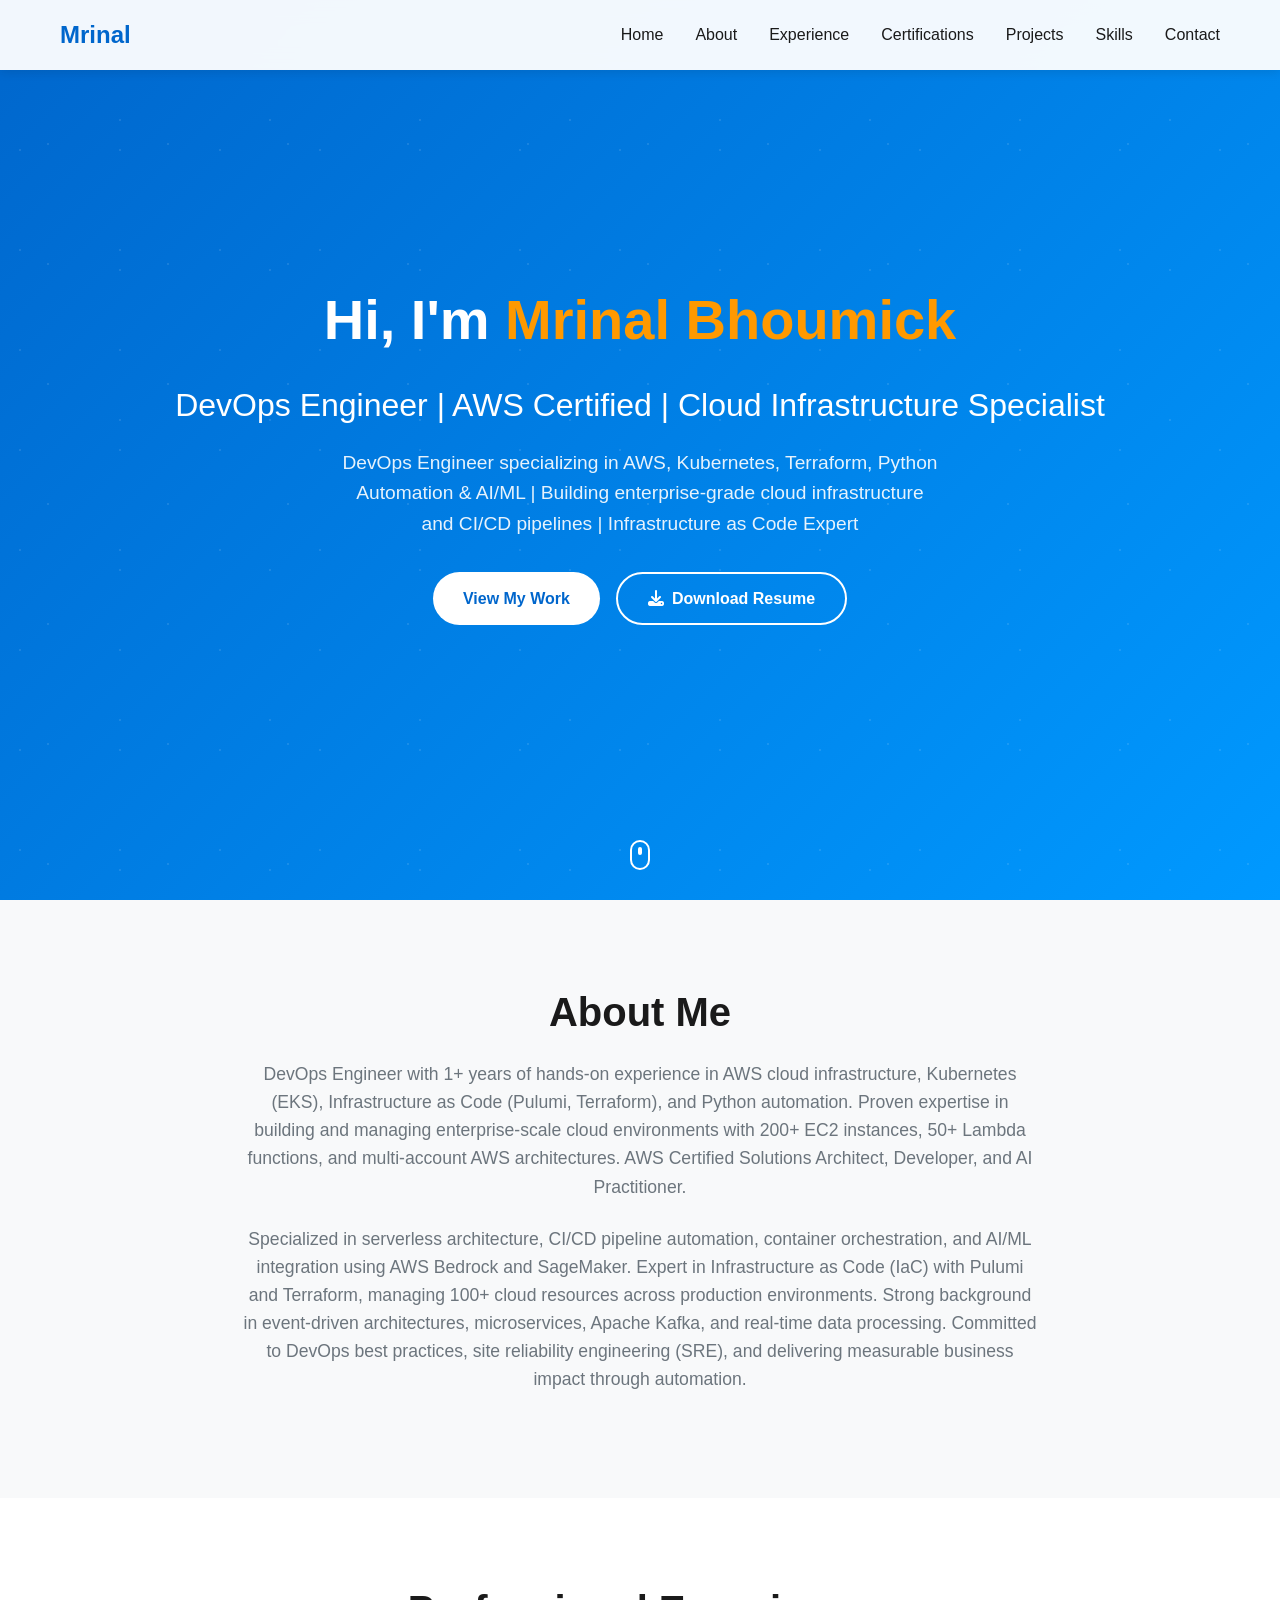
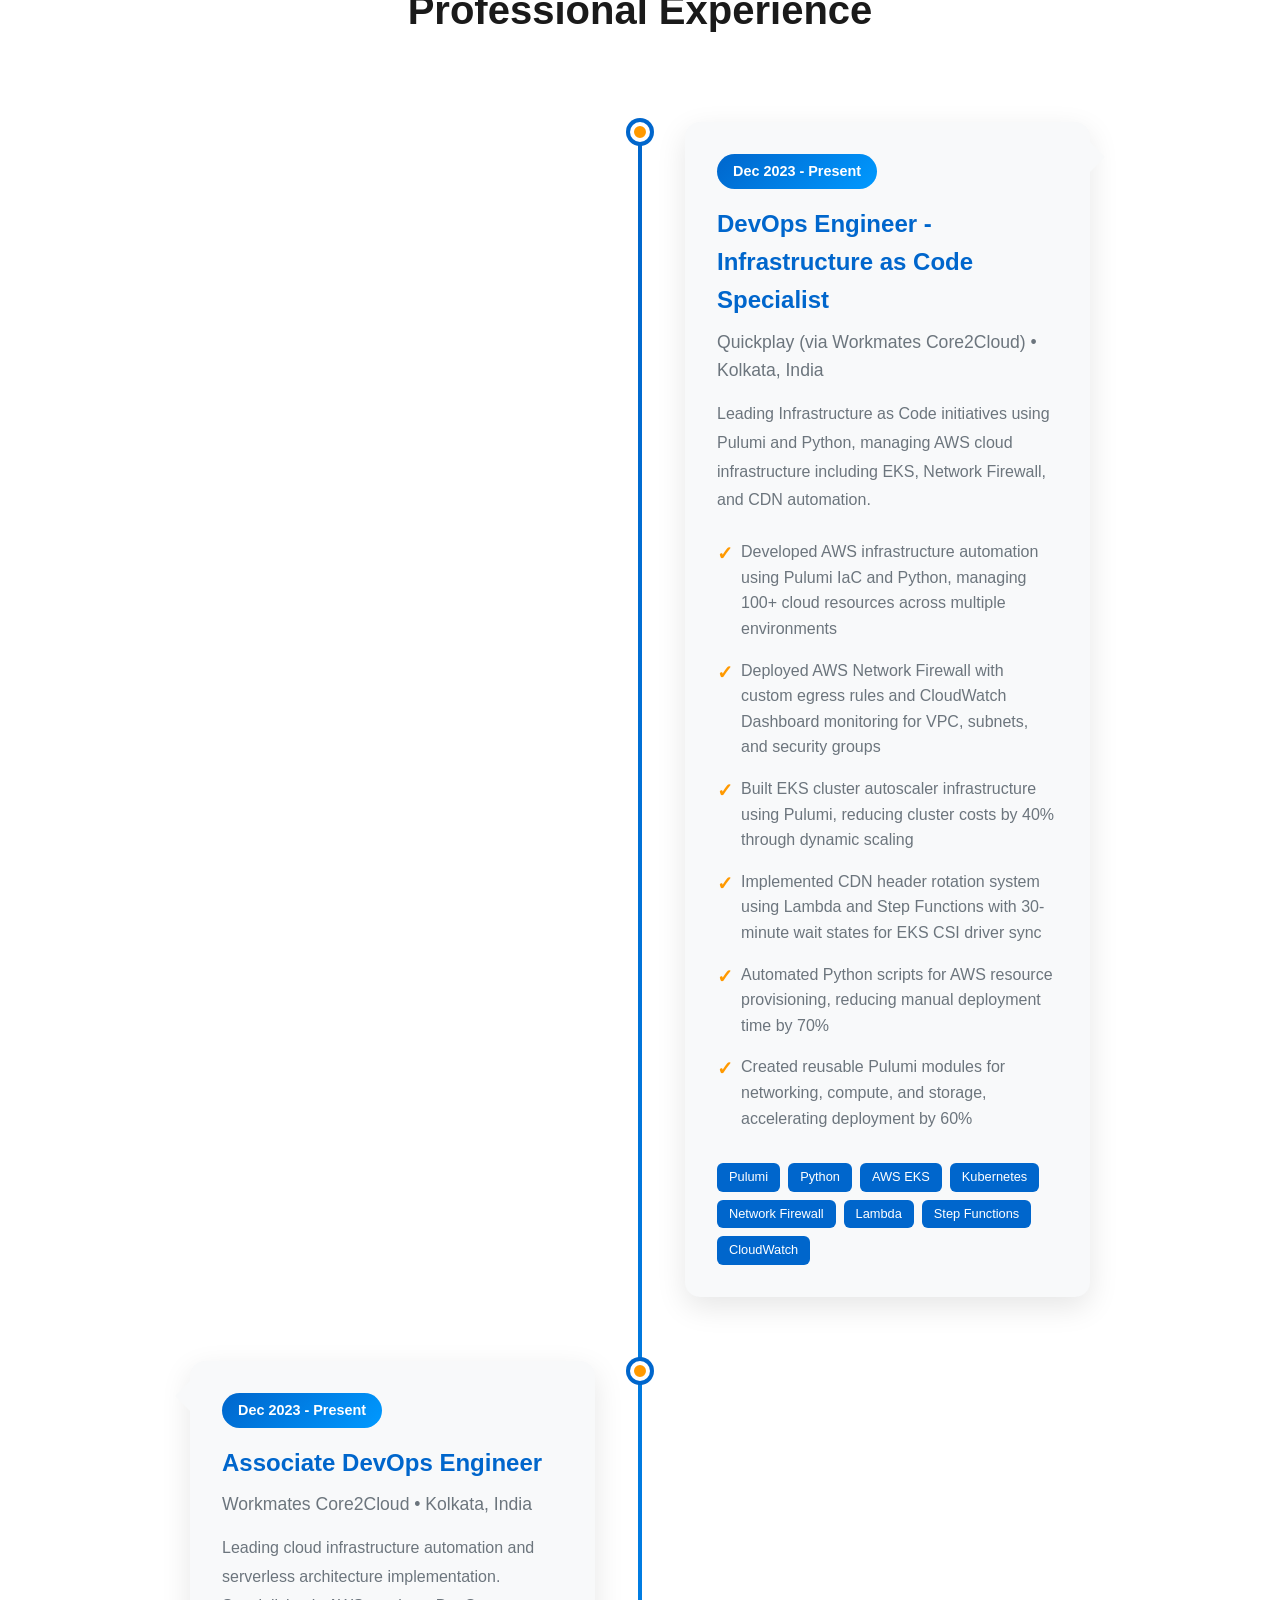
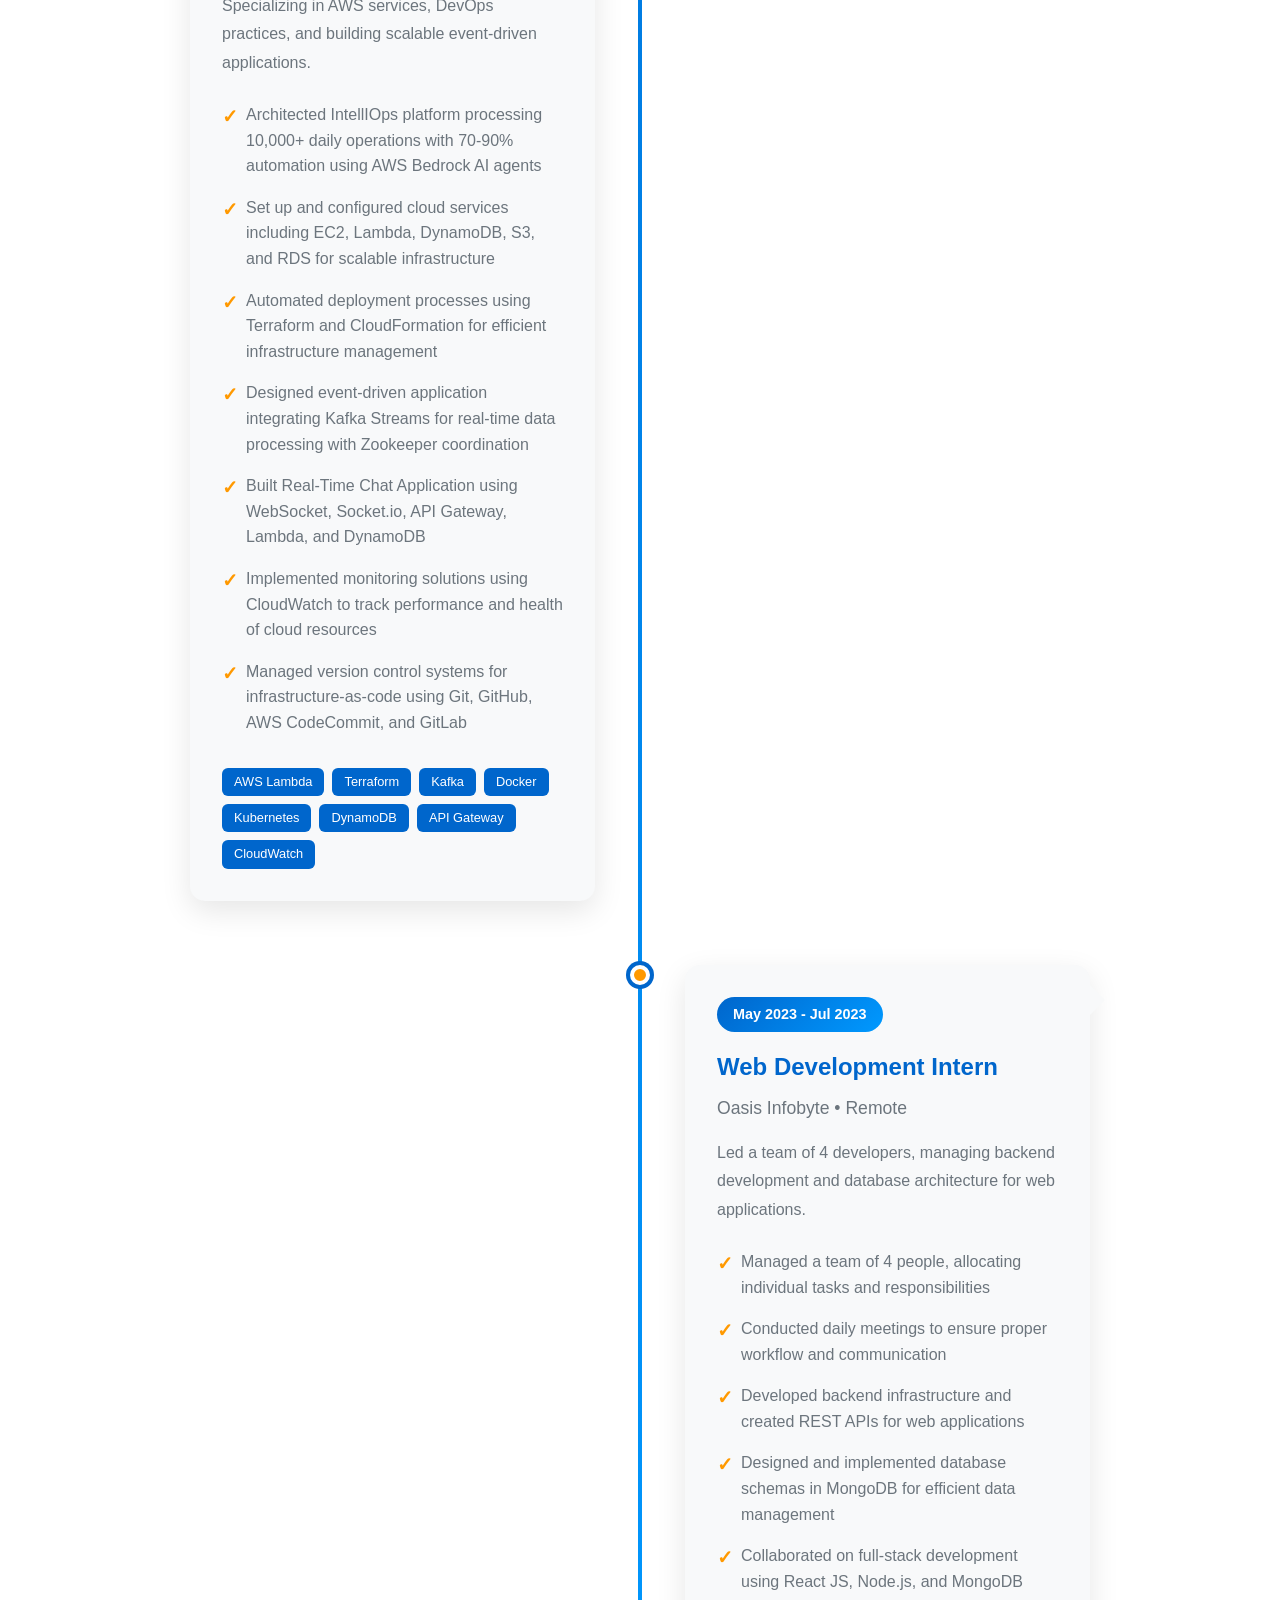
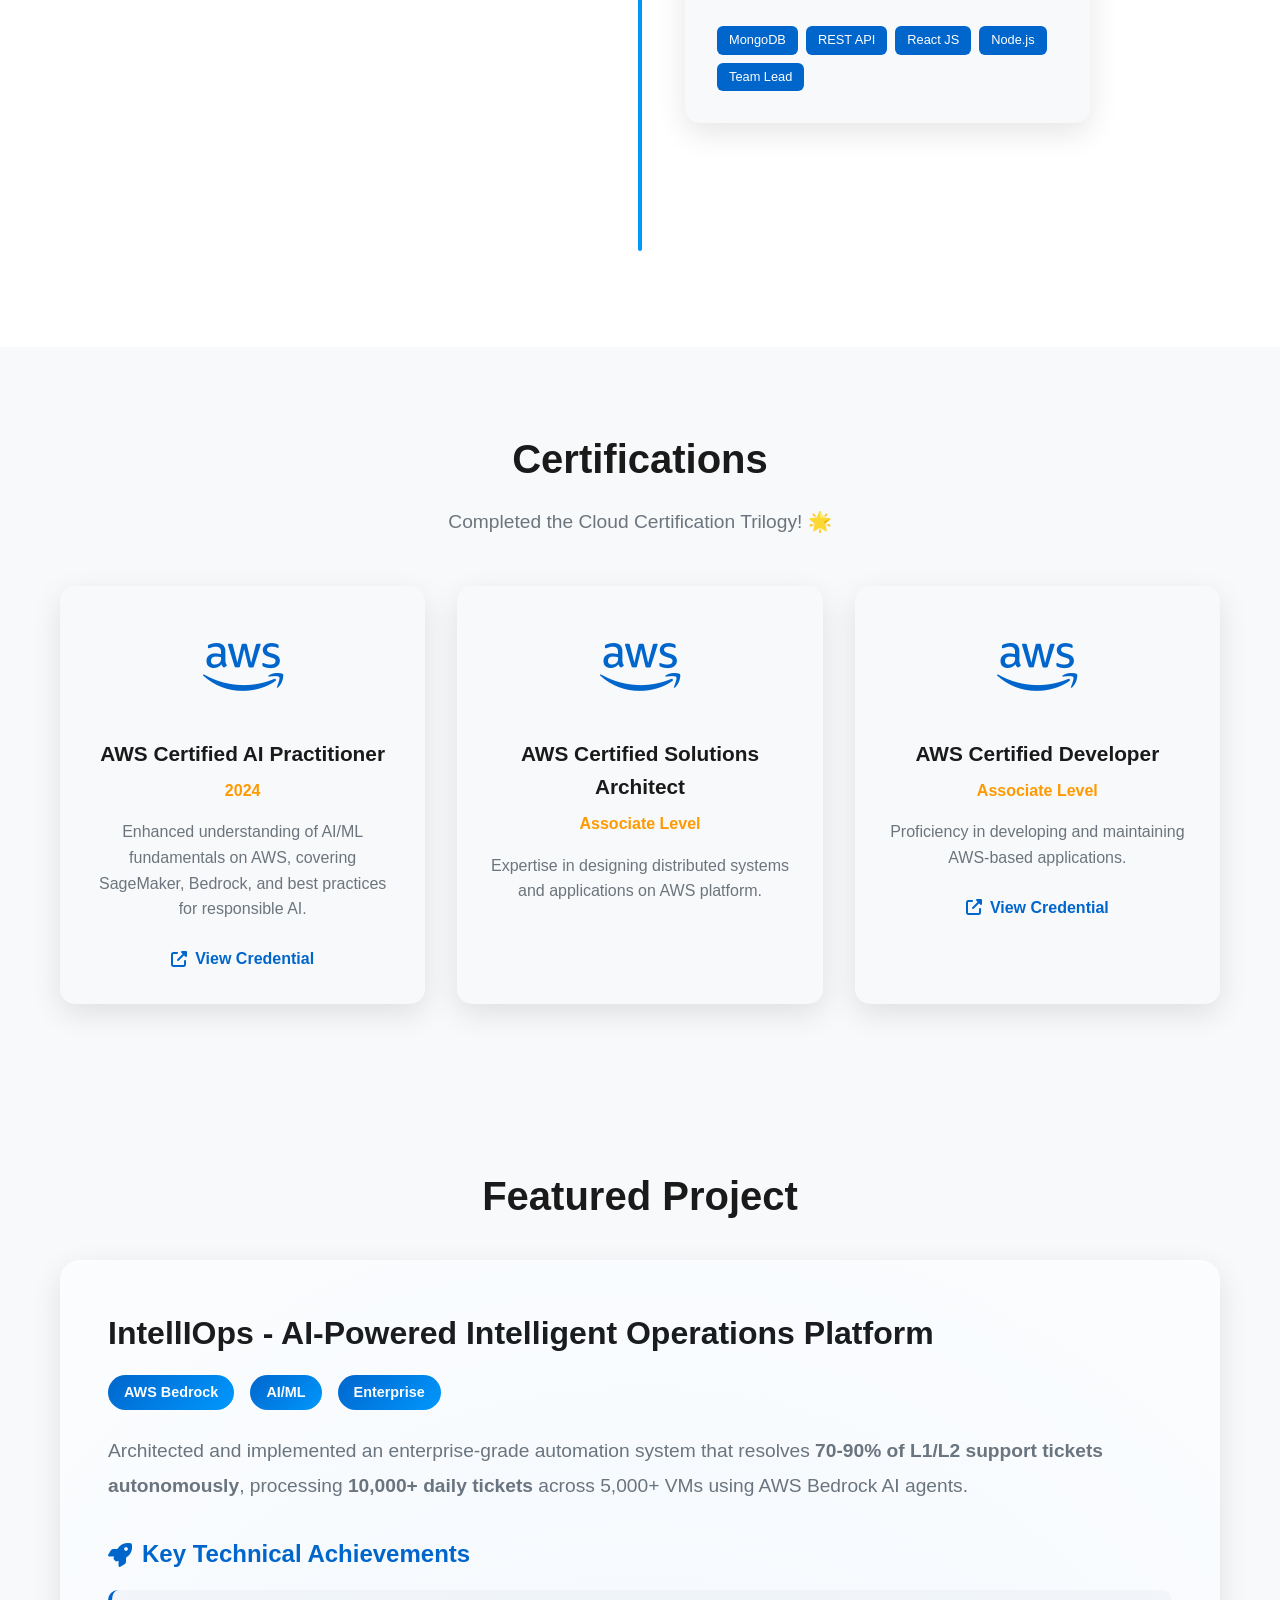
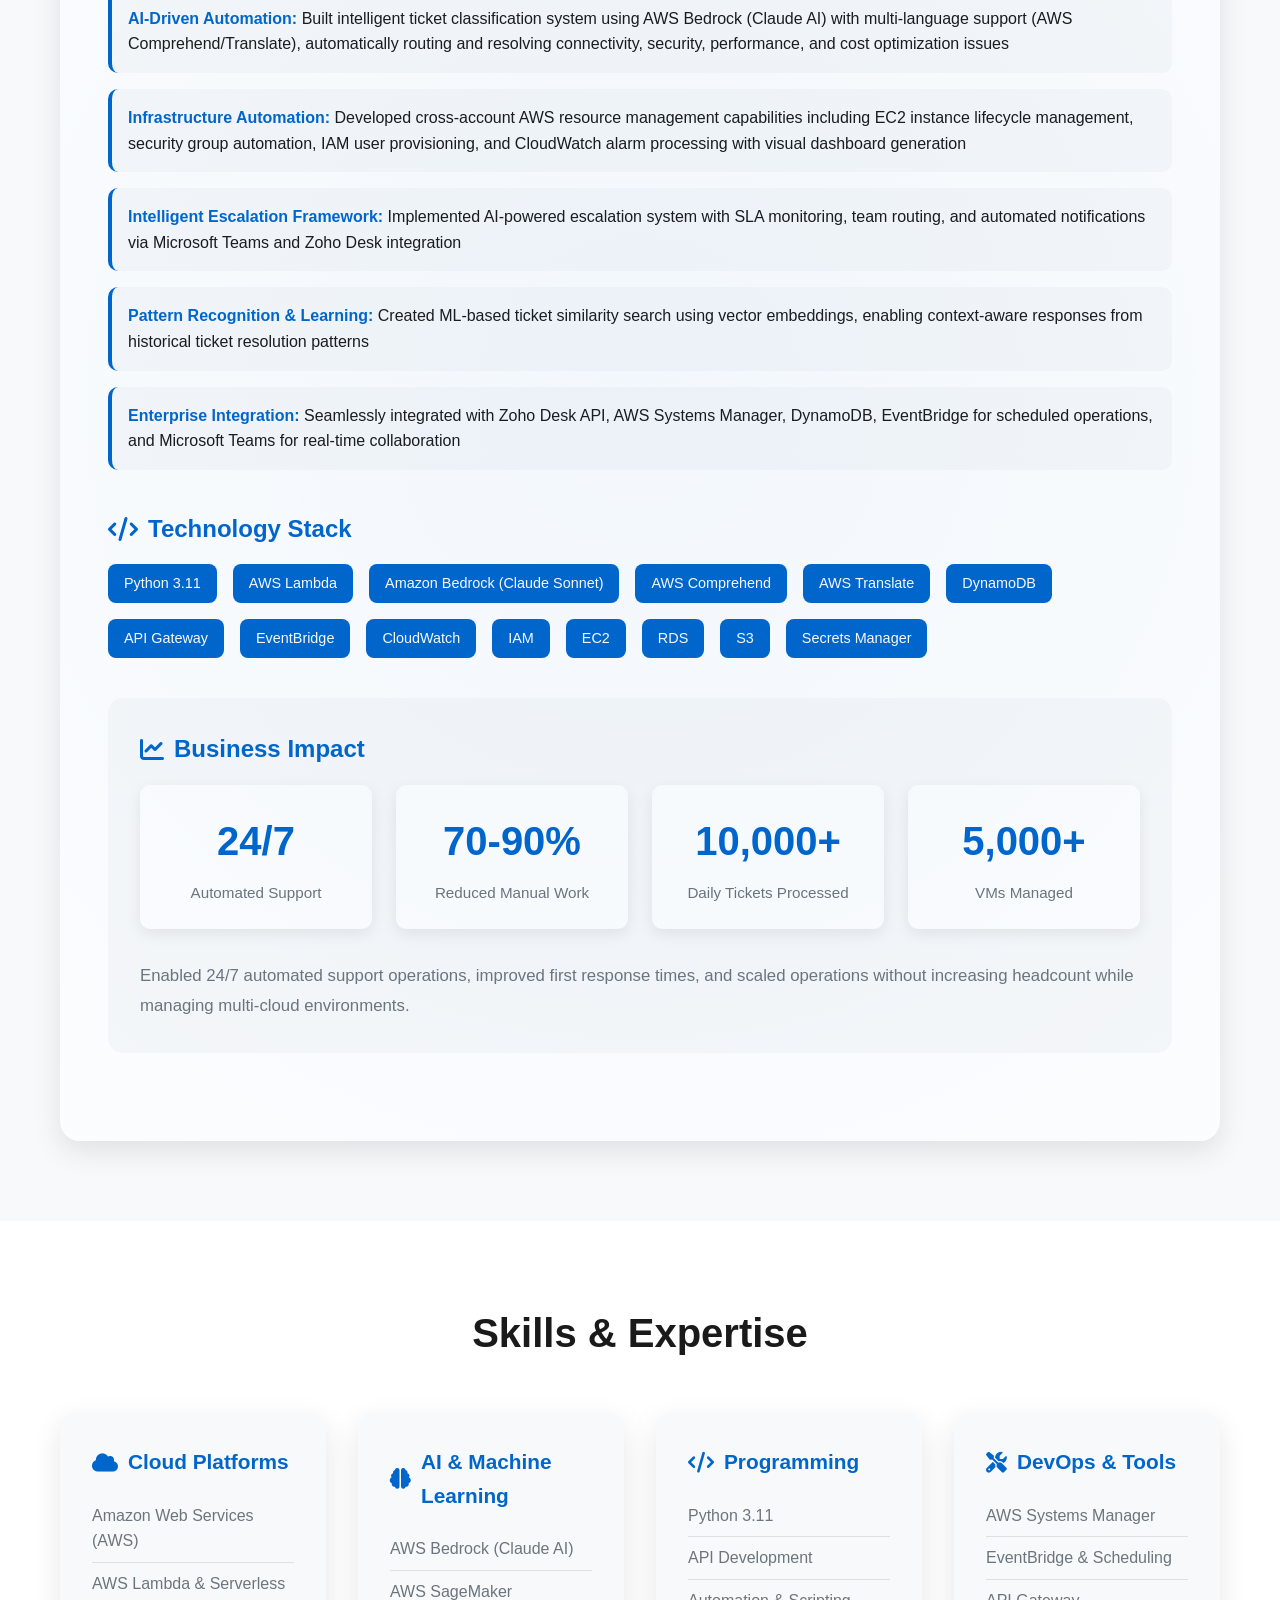
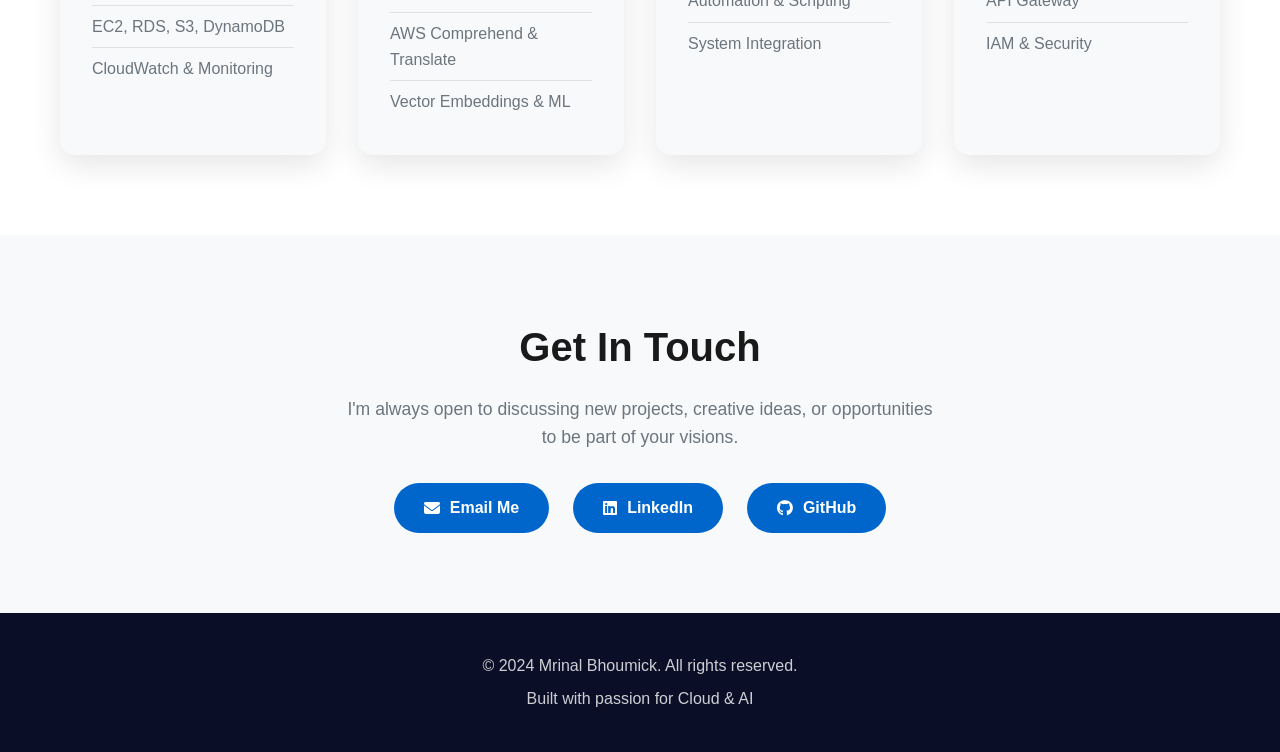
==== index.html @ fb6047d2 "Add files via upload" ====
<!DOCTYPE html>
<html lang="en">
<head>
    <meta charset="UTF-8">
    <meta name="viewport" content="width=device-width, initial-scale=1.0">
    <title>Mrinal Bhoumick - DevOps Engineer | AWS Certified | Cloud Infrastructure Specialist</title>
    <meta name="description" content="DevOps Engineer specializing in AWS, Kubernetes, Terraform, Python automation, and AI/ML. AWS Certified Solutions Architect and Developer with expertise in serverless architecture and Infrastructure as Code.">
    <meta name="keywords" content="DevOps Engineer, AWS, Kubernetes, Terraform, Python, Infrastructure as Code, CI/CD, Docker, Lambda, Cloud Architecture, Site Reliability Engineer">
    <link rel="stylesheet" href="styles.css">
    <link rel="stylesheet" href="https://cdnjs.cloudflare.com/ajax/libs/font-awesome/6.4.0/css/all.min.css">
</head>
<body>
    <!-- Navigation -->
    <nav class="navbar">
        <div class="container">
            <div class="nav-brand">Mrinal</div>
            <ul class="nav-menu">
                <li><a href="#home">Home</a></li>
                <li><a href="#about">About</a></li>
                <li><a href="#experience">Experience</a></li>
                <li><a href="#certifications">Certifications</a></li>
                <li><a href="#projects">Projects</a></li>
                <li><a href="#skills">Skills</a></li>
                <li><a href="#contact">Contact</a></li>
            </ul>
            <div class="hamburger">
                <span></span>
                <span></span>
                <span></span>
            </div>
        </div>
    </nav>

    <!-- Hero Section -->
    <section id="home" class="hero">
        <div class="container">
            <div class="hero-content">
                <h1 class="hero-title">Hi, I'm <span class="highlight">Mrinal Bhoumick</span></h1>
                <h2 class="hero-subtitle">DevOps Engineer | AWS Certified | Cloud Infrastructure Specialist</h2>
                <p class="hero-description">
                    DevOps Engineer specializing in AWS, Kubernetes, Terraform, Python Automation & AI/ML | 
                    Building enterprise-grade cloud infrastructure and CI/CD pipelines | 
                    Infrastructure as Code Expert
                </p>
                <div class="hero-buttons">
                    <a href="#projects" class="btn btn-primary">View My Work</a>
                    <a href="resume-ats-optimized.html" target="_blank" class="btn btn-secondary">
                        <i class="fas fa-download"></i> Download Resume
                    </a>
                </div>
            </div>
        </div>
        <div class="scroll-indicator">
            <span></span>
        </div>
    </section>

    <!-- About Section -->
    <section id="about" class="about">
        <div class="container">
            <h2 class="section-title">About Me</h2>
            <div class="about-content">
                <p>
                    DevOps Engineer with 1+ years of hands-on experience in AWS cloud infrastructure, Kubernetes (EKS), Infrastructure as Code (Pulumi, Terraform), 
                    and Python automation. Proven expertise in building and managing enterprise-scale cloud environments with 200+ EC2 instances, 
                    50+ Lambda functions, and multi-account AWS architectures. AWS Certified Solutions Architect, Developer, and AI Practitioner.
                </p>
                <p>
                    Specialized in serverless architecture, CI/CD pipeline automation, container orchestration, and AI/ML integration using AWS Bedrock and SageMaker. 
                    Expert in Infrastructure as Code (IaC) with Pulumi and Terraform, managing 100+ cloud resources across production environments. 
                    Strong background in event-driven architectures, microservices, Apache Kafka, and real-time data processing. 
                    Committed to DevOps best practices, site reliability engineering (SRE), and delivering measurable business impact through automation.
                </p>
            </div>
        </div>
    </section>

    <!-- Experience Section -->
    <section id="experience" class="experience">
        <div class="container">
            <h2 class="section-title">Professional Experience</h2>
            <div class="timeline">
                <div class="timeline-item">
                    <div class="timeline-dot"></div>
                    <div class="timeline-content">
                        <div class="timeline-date">Dec 2023 - Present</div>
                        <h3>DevOps Engineer - Infrastructure as Code Specialist</h3>
                        <h4>Quickplay (via Workmates Core2Cloud) • Kolkata, India</h4>
                        <p class="experience-description">
                            Leading Infrastructure as Code initiatives using Pulumi and Python, managing AWS cloud infrastructure including EKS, Network Firewall, and CDN automation.
                        </p>
                        <ul class="experience-highlights">
                            <li>Developed AWS infrastructure automation using Pulumi IaC and Python, managing 100+ cloud resources across multiple environments</li>
                            <li>Deployed AWS Network Firewall with custom egress rules and CloudWatch Dashboard monitoring for VPC, subnets, and security groups</li>
                            <li>Built EKS cluster autoscaler infrastructure using Pulumi, reducing cluster costs by 40% through dynamic scaling</li>
                            <li>Implemented CDN header rotation system using Lambda and Step Functions with 30-minute wait states for EKS CSI driver sync</li>
                            <li>Automated Python scripts for AWS resource provisioning, reducing manual deployment time by 70%</li>
                            <li>Created reusable Pulumi modules for networking, compute, and storage, accelerating deployment by 60%</li>
                        </ul>
                        <div class="experience-tech">
                            <span class="tech-badge-small">Pulumi</span>
                            <span class="tech-badge-small">Python</span>
                            <span class="tech-badge-small">AWS EKS</span>
                            <span class="tech-badge-small">Kubernetes</span>
                            <span class="tech-badge-small">Network Firewall</span>
                            <span class="tech-badge-small">Lambda</span>
                            <span class="tech-badge-small">Step Functions</span>
                            <span class="tech-badge-small">CloudWatch</span>
                        </div>
                    </div>
                </div>
                
                <div class="timeline-item">
                    <div class="timeline-dot"></div>
                    <div class="timeline-content">
                        <div class="timeline-date">Dec 2023 - Present</div>
                        <h3>Associate DevOps Engineer</h3>
                        <h4>Workmates Core2Cloud • Kolkata, India</h4>
                        <p class="experience-description">
                            Leading cloud infrastructure automation and serverless architecture implementation. 
                            Specializing in AWS services, DevOps practices, and building scalable event-driven applications.
                        </p>
                        <ul class="experience-highlights">
                            <li>Architected IntellIOps platform processing 10,000+ daily operations with 70-90% automation using AWS Bedrock AI agents</li>
                            <li>Set up and configured cloud services including EC2, Lambda, DynamoDB, S3, and RDS for scalable infrastructure</li>
                            <li>Automated deployment processes using Terraform and CloudFormation for efficient infrastructure management</li>
                            <li>Designed event-driven application integrating Kafka Streams for real-time data processing with Zookeeper coordination</li>
                            <li>Built Real-Time Chat Application using WebSocket, Socket.io, API Gateway, Lambda, and DynamoDB</li>
                            <li>Implemented monitoring solutions using CloudWatch to track performance and health of cloud resources</li>
                            <li>Managed version control systems for infrastructure-as-code using Git, GitHub, AWS CodeCommit, and GitLab</li>
                        </ul>
                        <div class="experience-tech">
                            <span class="tech-badge-small">AWS Lambda</span>
                            <span class="tech-badge-small">Terraform</span>
                            <span class="tech-badge-small">Kafka</span>
                            <span class="tech-badge-small">Docker</span>
                            <span class="tech-badge-small">Kubernetes</span>
                            <span class="tech-badge-small">DynamoDB</span>
                            <span class="tech-badge-small">API Gateway</span>
                            <span class="tech-badge-small">CloudWatch</span>
                        </div>
                    </div>
                </div>
                
                <div class="timeline-item">
                    <div class="timeline-dot"></div>
                    <div class="timeline-content">
                        <div class="timeline-date">May 2023 - Jul 2023</div>
                        <h3>Web Development Intern</h3>
                        <h4>Oasis Infobyte • Remote</h4>
                        <p class="experience-description">
                            Led a team of 4 developers, managing backend development and database architecture for web applications.
                        </p>
                        <ul class="experience-highlights">
                            <li>Managed a team of 4 people, allocating individual tasks and responsibilities</li>
                            <li>Conducted daily meetings to ensure proper workflow and communication</li>
                            <li>Developed backend infrastructure and created REST APIs for web applications</li>
                            <li>Designed and implemented database schemas in MongoDB for efficient data management</li>
                            <li>Collaborated on full-stack development using React JS, Node.js, and MongoDB</li>
                        </ul>
                        <div class="experience-tech">
                            <span class="tech-badge-small">MongoDB</span>
                            <span class="tech-badge-small">REST API</span>
                            <span class="tech-badge-small">React JS</span>
                            <span class="tech-badge-small">Node.js</span>
                            <span class="tech-badge-small">Team Lead</span>
                        </div>
                    </div>
                </div>
            </div>
        </div>
    </section>

    <!-- Certifications Section -->
    <section id="certifications" class="certifications">
        <div class="container">
            <h2 class="section-title">Certifications</h2>
            <p class="section-subtitle">Completed the Cloud Certification Trilogy! 🌟</p>
            <div class="cert-grid">
                <div class="cert-card">
                    <div class="cert-icon">
                        <i class="fab fa-aws"></i>
                    </div>
                    <h3>AWS Certified AI Practitioner</h3>
                    <p class="cert-date">2024</p>
                    <p class="cert-description">
                        Enhanced understanding of AI/ML fundamentals on AWS, covering SageMaker, 
                        Bedrock, and best practices for responsible AI.
                    </p>
                    <a href="https://www.credly.com/badges/17b69022-7323-4f12-87ff-d25f1f2f2568" 
                       target="_blank" class="cert-link">
                        <i class="fas fa-external-link-alt"></i> View Credential
                    </a>
                </div>
                <div class="cert-card">
                    <div class="cert-icon">
                        <i class="fab fa-aws"></i>
                    </div>
                    <h3>AWS Certified Solutions Architect</h3>
                    <p class="cert-date">Associate Level</p>
                    <p class="cert-description">
                        Expertise in designing distributed systems and applications on AWS platform.
                    </p>
                </div>
                <div class="cert-card">
                    <div class="cert-icon">
                        <i class="fab fa-aws"></i>
                    </div>
                    <h3>AWS Certified Developer</h3>
                    <p class="cert-date">Associate Level</p>
                    <p class="cert-description">
                        Proficiency in developing and maintaining AWS-based applications.
                    </p>
                    <a href="https://www.credly.com/badges/46bc187f-a6f3-4023-9427-d054e9315abd/public_url" 
                       target="_blank" class="cert-link">
                        <i class="fas fa-external-link-alt"></i> View Credential
                    </a>
                </div>
            </div>
        </div>
    </section>

    <!-- Projects Section -->
    <section id="projects" class="projects">
        <div class="container">
            <h2 class="section-title">Featured Project</h2>
            <div class="project-featured">
                <div class="project-header">
                    <h3>IntellIOps - AI-Powered Intelligent Operations Platform</h3>
                    <div class="project-tags">
                        <span class="tag">AWS Bedrock</span>
                        <span class="tag">AI/ML</span>
                        <span class="tag">Enterprise</span>
                    </div>
                </div>
                <p class="project-intro">
                    Architected and implemented an enterprise-grade automation system that resolves 
                    <strong>70-90% of L1/L2 support tickets autonomously</strong>, processing 
                    <strong>10,000+ daily tickets</strong> across 5,000+ VMs using AWS Bedrock AI agents.
                </p>
                
                <div class="project-details">
                    <div class="detail-section">
                        <h4><i class="fas fa-rocket"></i> Key Technical Achievements</h4>
                        <ul>
                            <li>
                                <strong>AI-Driven Automation:</strong> Built intelligent ticket classification system 
                                using AWS Bedrock (Claude AI) with multi-language support (AWS Comprehend/Translate), 
                                automatically routing and resolving connectivity, security, performance, and cost optimization issues
                            </li>
                            <li>
                                <strong>Infrastructure Automation:</strong> Developed cross-account AWS resource management 
                                capabilities including EC2 instance lifecycle management, security group automation, 
                                IAM user provisioning, and CloudWatch alarm processing with visual dashboard generation
                            </li>
                            <li>
                                <strong>Intelligent Escalation Framework:</strong> Implemented AI-powered escalation system 
                                with SLA monitoring, team routing, and automated notifications via Microsoft Teams and Zoho Desk integration
                            </li>
                            <li>
                                <strong>Pattern Recognition & Learning:</strong> Created ML-based ticket similarity search 
                                using vector embeddings, enabling context-aware responses from historical ticket resolution patterns
                            </li>
                            <li>
                                <strong>Enterprise Integration:</strong> Seamlessly integrated with Zoho Desk API, 
                                AWS Systems Manager, DynamoDB, EventBridge for scheduled operations, and Microsoft Teams 
                                for real-time collaboration
                            </li>
                        </ul>
                    </div>

                    <div class="detail-section">
                        <h4><i class="fas fa-code"></i> Technology Stack</h4>
                        <div class="tech-stack">
                            <span class="tech-item">Python 3.11</span>
                            <span class="tech-item">AWS Lambda</span>
                            <span class="tech-item">Amazon Bedrock (Claude Sonnet)</span>
                            <span class="tech-item">AWS Comprehend</span>
                            <span class="tech-item">AWS Translate</span>
                            <span class="tech-item">DynamoDB</span>
                            <span class="tech-item">API Gateway</span>
                            <span class="tech-item">EventBridge</span>
                            <span class="tech-item">CloudWatch</span>
                            <span class="tech-item">IAM</span>
                            <span class="tech-item">EC2</span>
                            <span class="tech-item">RDS</span>
                            <span class="tech-item">S3</span>
                            <span class="tech-item">Secrets Manager</span>
                        </div>
                    </div>

                    <div class="detail-section impact">
                        <h4><i class="fas fa-chart-line"></i> Business Impact</h4>
                        <div class="impact-grid">
                            <div class="impact-card">
                                <div class="impact-number">24/7</div>
                                <div class="impact-label">Automated Support</div>
                            </div>
                            <div class="impact-card">
                                <div class="impact-number">70-90%</div>
                                <div class="impact-label">Reduced Manual Work</div>
                            </div>
                            <div class="impact-card">
                                <div class="impact-number">10,000+</div>
                                <div class="impact-label">Daily Tickets Processed</div>
                            </div>
                            <div class="impact-card">
                                <div class="impact-number">5,000+</div>
                                <div class="impact-label">VMs Managed</div>
                            </div>
                        </div>
                        <p class="impact-summary">
                            Enabled 24/7 automated support operations, improved first response times, 
                            and scaled operations without increasing headcount while managing multi-cloud environments.
                        </p>
                    </div>
                </div>
            </div>
        </div>
    </section>

    <!-- Skills Section -->
    <section id="skills" class="skills">
        <div class="container">
            <h2 class="section-title">Skills & Expertise</h2>
            <div class="skills-grid">
                <div class="skill-category">
                    <h3><i class="fas fa-cloud"></i> Cloud Platforms</h3>
                    <ul>
                        <li>Amazon Web Services (AWS)</li>
                        <li>AWS Lambda & Serverless</li>
                        <li>EC2, RDS, S3, DynamoDB</li>
                        <li>CloudWatch & Monitoring</li>
                    </ul>
                </div>
                <div class="skill-category">
                    <h3><i class="fas fa-brain"></i> AI & Machine Learning</h3>
                    <ul>
                        <li>AWS Bedrock (Claude AI)</li>
                        <li>AWS SageMaker</li>
                        <li>AWS Comprehend & Translate</li>
                        <li>Vector Embeddings & ML</li>
                    </ul>
                </div>
                <div class="skill-category">
                    <h3><i class="fas fa-code"></i> Programming</h3>
                    <ul>
                        <li>Python 3.11</li>
                        <li>API Development</li>
                        <li>Automation & Scripting</li>
                        <li>System Integration</li>
                    </ul>
                </div>
                <div class="skill-category">
                    <h3><i class="fas fa-tools"></i> DevOps & Tools</h3>
                    <ul>
                        <li>AWS Systems Manager</li>
                        <li>EventBridge & Scheduling</li>
                        <li>API Gateway</li>
                        <li>IAM & Security</li>
                    </ul>
                </div>
            </div>
        </div>
    </section>

    <!-- Contact Section -->
    <section id="contact" class="contact">
        <div class="container">
            <h2 class="section-title">Get In Touch</h2>
            <p class="contact-description">
                I'm always open to discussing new projects, creative ideas, or opportunities to be part of your visions.
            </p>
            <div class="contact-links">
                <a href="mailto:mrinalbhoumick0610@gmail.com" class="contact-btn">
                    <i class="fas fa-envelope"></i> Email Me
                </a>
                <a href="https://www.linkedin.com/in/mrinal-bhoumick-17272a1a1/" target="_blank" class="contact-btn">
                    <i class="fab fa-linkedin"></i> LinkedIn
                </a>
                <a href="https://github.com/MrinalBhoumick" target="_blank" class="contact-btn">
                    <i class="fab fa-github"></i> GitHub
                </a>
            </div>
        </div>
    </section>

    <!-- Footer -->
    <footer class="footer">
        <div class="container">
            <p>&copy; 2024 Mrinal Bhoumick. All rights reserved.</p>
            <p>Built with passion for Cloud & AI</p>
        </div>
    </footer>

    <script src="script.js"></script>
</body>
</html>
---- styles.css ----
/* Reset & Base Styles */
* {
    margin: 0;
    padding: 0;
    box-sizing: border-box;
}

:root {
    --primary-color: #0066cc;
    --secondary-color: #ff9900;
    --dark-bg: #0a0e27;
    --light-bg: #f8f9fa;
    --text-dark: #1a1a1a;
    --text-light: #ffffff;
    --text-gray: #6c757d;
    --card-bg: #ffffff;
    --shadow: 0 10px 30px rgba(0, 0, 0, 0.1);
    --shadow-hover: 0 15px 40px rgba(0, 0, 0, 0.15);
    --gradient: linear-gradient(135deg, #0066cc 0%, #0099ff 100%);
}

html {
    scroll-behavior: smooth;
}

body {
    font-family: 'Segoe UI', Tahoma, Geneva, Verdana, sans-serif;
    line-height: 1.6;
    color: var(--text-dark);
    overflow-x: hidden;
}

.container {
    max-width: 1200px;
    margin: 0 auto;
    padding: 0 20px;
}

/* Navigation */
.navbar {
    position: fixed;
    top: 0;
    width: 100%;
    background: rgba(255, 255, 255, 0.95);
    backdrop-filter: blur(10px);
    box-shadow: 0 2px 10px rgba(0, 0, 0, 0.1);
    z-index: 1000;
    transition: all 0.4s cubic-bezier(0.68, -0.55, 0.265, 1.55);
}

.navbar.scrolled {
    background: rgba(255, 255, 255, 0.98);
    box-shadow: 0 5px 25px rgba(0, 0, 0, 0.15);
    transform: translateY(-2px);
}

.navbar .container {
    display: flex;
    justify-content: space-between;
    align-items: center;
    padding: 1rem 20px;
}

.nav-brand {
    font-size: 1.5rem;
    font-weight: bold;
    color: var(--primary-color);
}

.nav-menu {
    display: flex;
    list-style: none;
    gap: 2rem;
}

.nav-menu a {
    text-decoration: none;
    color: var(--text-dark);
    font-weight: 500;
    transition: all 0.3s ease;
    position: relative;
    padding: 5px 0;
}

.nav-menu a::after {
    content: '';
    position: absolute;
    bottom: 0;
    left: 50%;
    width: 0;
    height: 2px;
    background: var(--primary-color);
    transition: all 0.3s ease;
    transform: translateX(-50%);
}

.nav-menu a:hover {
    color: var(--primary-color);
    transform: translateY(-2px);
}

.nav-menu a:hover::after {
    width: 100%;
}

.nav-menu a.active {
    color: var(--primary-color);
}

.nav-menu a.active::after {
    width: 100%;
}

.hamburger {
    display: none;
    flex-direction: column;
    cursor: pointer;
}

.hamburger span {
    width: 25px;
    height: 3px;
    background: var(--text-dark);
    margin: 3px 0;
    transition: 0.3s;
}

/* Hero Section */
.hero {
    min-height: 100vh;
    display: flex;
    align-items: center;
    justify-content: center;
    background: var(--gradient);
    color: var(--text-light);
    position: relative;
    padding-top: 80px;
}

.hero-content {
    text-align: center;
    animation: fadeInUp 1.2s ease-out;
}

.hero-title {
    font-size: 3.5rem;
    margin-bottom: 1rem;
    font-weight: 700;
    animation: fadeInUp 1s ease-out, textGlow 3s ease-in-out infinite;
}

.highlight {
    color: var(--secondary-color);
    display: inline-block;
    animation: float 3s ease-in-out infinite;
}

.hero-subtitle {
    font-size: 2rem;
    margin-bottom: 1rem;
    font-weight: 400;
}

.hero-description {
    font-size: 1.2rem;
    margin-bottom: 2rem;
    max-width: 600px;
    margin-left: auto;
    margin-right: auto;
    opacity: 0.9;
}

.hero-buttons {
    display: flex;
    gap: 1rem;
    justify-content: center;
    flex-wrap: wrap;
}

.btn {
    padding: 12px 30px;
    border-radius: 50px;
    text-decoration: none;
    font-weight: 600;
    transition: all 0.3s ease;
    display: inline-flex;
    align-items: center;
    gap: 8px;
}

.btn-primary {
    background: var(--text-light);
    color: var(--primary-color);
    position: relative;
    overflow: hidden;
}

.btn-primary::before {
    content: '';
    position: absolute;
    top: 0;
    left: -100%;
    width: 100%;
    height: 100%;
    background: linear-gradient(90deg, transparent, rgba(0, 102, 204, 0.3), transparent);
    transition: left 0.5s;
}

.btn-primary:hover::before {
    left: 100%;
}

.btn-primary:hover {
    transform: translateY(-5px) scale(1.05);
    box-shadow: 0 15px 35px rgba(0, 0, 0, 0.3);
    animation: glowPulse 1.5s ease-in-out infinite;
}

.btn-secondary {
    background: transparent;
    color: var(--text-light);
    border: 2px solid var(--text-light);
    position: relative;
    overflow: hidden;
    transition: all 0.4s ease;
}

.btn-secondary::before {
    content: '';
    position: absolute;
    top: 50%;
    left: 50%;
    width: 0;
    height: 0;
    border-radius: 50%;
    background: var(--text-light);
    transform: translate(-50%, -50%);
    transition: width 0.6s, height 0.6s;
}

.btn-secondary:hover::before {
    width: 300px;
    height: 300px;
}

.btn-secondary:hover {
    color: var(--primary-color);
    transform: translateY(-5px) scale(1.05);
    box-shadow: 0 15px 35px rgba(255, 255, 255, 0.3);
}

.btn-secondary span,
.btn-secondary i {
    position: relative;
    z-index: 1;
}

.scroll-indicator {
    position: absolute;
    bottom: 30px;
    left: 50%;
    transform: translateX(-50%);
}

.scroll-indicator span {
    display: block;
    width: 20px;
    height: 30px;
    border: 2px solid var(--text-light);
    border-radius: 15px;
    position: relative;
}

.scroll-indicator span::before {
    content: '';
    position: absolute;
    top: 5px;
    left: 50%;
    transform: translateX(-50%);
    width: 4px;
    height: 8px;
    background: var(--text-light);
    border-radius: 2px;
    animation: scroll 2s infinite;
}

/* Section Styles */
section {
    padding: 80px 0;
}

.section-title {
    font-size: 2.5rem;
    text-align: center;
    margin-bottom: 1rem;
    color: var(--text-dark);
}

.section-subtitle {
    text-align: center;
    font-size: 1.2rem;
    color: var(--text-gray);
    margin-bottom: 3rem;
}

/* About Section */
.about {
    background: var(--light-bg);
}

.about-content {
    max-width: 800px;
    margin: 0 auto;
    text-align: center;
}

.about-content p {
    font-size: 1.1rem;
    margin-bottom: 1.5rem;
    color: var(--text-gray);
}

/* Experience Section */
.experience {
    background: var(--card-bg);
    position: relative;
}

.timeline {
    position: relative;
    max-width: 900px;
    margin: 3rem auto;
    padding: 2rem 0;
}

.timeline::before {
    content: '';
    position: absolute;
    left: 50%;
    transform: translateX(-50%);
    width: 4px;
    height: 100%;
    background: var(--gradient);
    border-radius: 2px;
}

.timeline-item {
    position: relative;
    margin-bottom: 4rem;
    display: flex;
    justify-content: flex-end;
    width: 100%;
}

.timeline-item:nth-child(even) {
    justify-content: flex-start;
}

.timeline-item:nth-child(even) .timeline-content {
    text-align: left;
}

.timeline-dot {
    position: absolute;
    left: 50%;
    transform: translateX(-50%);
    width: 20px;
    height: 20px;
    background: var(--secondary-color);
    border: 4px solid var(--card-bg);
    border-radius: 50%;
    z-index: 2;
    box-shadow: 0 0 0 4px var(--primary-color);
    transition: all 0.3s ease;
}

.timeline-item:hover .timeline-dot {
    transform: translateX(-50%) scale(1.3);
    box-shadow: 0 0 0 8px rgba(0, 102, 204, 0.3);
}

.timeline-content {
    width: 45%;
    background: var(--light-bg);
    padding: 2rem;
    border-radius: 15px;
    box-shadow: var(--shadow);
    transition: all 0.3s ease;
    position: relative;
}

.timeline-content::before {
    content: '';
    position: absolute;
    top: 20px;
    width: 0;
    height: 0;
    border-style: solid;
}

.timeline-item:nth-child(odd) .timeline-content::before {
    right: -15px;
    border-width: 15px 0 15px 15px;
    border-color: transparent transparent transparent var(--light-bg);
}

.timeline-item:nth-child(even) .timeline-content::before {
    left: -15px;
    border-width: 15px 15px 15px 0;
    border-color: transparent var(--light-bg) transparent transparent;
}

.timeline-content:hover {
    transform: translateY(-8px) scale(1.02);
    box-shadow: 0 20px 50px rgba(0, 102, 204, 0.25);
}

.timeline-date {
    display: inline-block;
    background: var(--gradient);
    color: var(--text-light);
    padding: 6px 16px;
    border-radius: 20px;
    font-size: 0.9rem;
    font-weight: 600;
    margin-bottom: 1rem;
}

.timeline-content h3 {
    font-size: 1.5rem;
    color: var(--primary-color);
    margin-bottom: 0.5rem;
}

.timeline-content h4 {
    font-size: 1.1rem;
    color: var(--text-gray);
    margin-bottom: 1rem;
    font-weight: 500;
}

.experience-description {
    color: var(--text-gray);
    line-height: 1.8;
    margin-bottom: 1rem;
}

.experience-highlights {
    list-style: none;
    padding-left: 0;
    margin-bottom: 1.5rem;
}

.experience-highlights li {
    padding: 0.5rem 0 0.5rem 1.5rem;
    position: relative;
    color: var(--text-gray);
    line-height: 1.6;
}

.experience-highlights li::before {
    content: '✓';
    position: absolute;
    left: 0;
    color: var(--secondary-color);
    font-weight: bold;
    font-size: 1.2rem;
}

.experience-tech {
    display: flex;
    flex-wrap: wrap;
    gap: 0.5rem;
    margin-top: 1rem;
}

.tech-badge-small {
    background: var(--primary-color);
    color: var(--text-light);
    padding: 4px 12px;
    border-radius: 6px;
    font-size: 0.8rem;
    font-weight: 500;
    transition: all 0.3s cubic-bezier(0.68, -0.55, 0.265, 1.55);
    cursor: pointer;
    position: relative;
    overflow: hidden;
}

.tech-badge-small::before {
    content: '';
    position: absolute;
    top: 50%;
    left: 50%;
    width: 0;
    height: 0;
    background: var(--secondary-color);
    border-radius: 50%;
    transform: translate(-50%, -50%);
    transition: width 0.4s, height 0.4s;
}

.tech-badge-small:hover::before {
    width: 200px;
    height: 200px;
}

.tech-badge-small:hover {
    transform: translateY(-4px) scale(1.1) rotate(5deg);
    box-shadow: 0 8px 20px rgba(255, 153, 0, 0.4);
}

.tech-badge-small span {
    position: relative;
    z-index: 1;
}

/* Certifications Section */
.certifications {
    background: var(--light-bg);
}

.cert-grid {
    display: grid;
    grid-template-columns: repeat(auto-fit, minmax(300px, 1fr));
    gap: 2rem;
    margin-top: 3rem;
}

.cert-card {
    background: var(--light-bg);
    padding: 2rem;
    border-radius: 15px;
    text-align: center;
    transition: all 0.5s cubic-bezier(0.68, -0.55, 0.265, 1.55);
    box-shadow: var(--shadow);
    position: relative;
}

.cert-card::after {
    content: '';
    position: absolute;
    top: 0;
    left: 0;
    right: 0;
    bottom: 0;
    border-radius: 15px;
    background: linear-gradient(135deg, rgba(0, 102, 204, 0.1), rgba(255, 153, 0, 0.1));
    opacity: 0;
    transition: opacity 0.5s ease;
    z-index: 0;
}

.cert-card:hover::after {
    opacity: 1;
}

.cert-card:hover {
    transform: translateY(-15px) scale(1.05) rotateZ(2deg);
    box-shadow: 0 20px 50px rgba(0, 102, 204, 0.3);
}

.cert-card > * {
    position: relative;
    z-index: 1;
}

.cert-icon {
    font-size: 4rem;
    color: var(--primary-color);
    margin-bottom: 1rem;
}

.cert-card h3 {
    font-size: 1.3rem;
    margin-bottom: 0.5rem;
    color: var(--text-dark);
}

.cert-date {
    color: var(--secondary-color);
    font-weight: 600;
    margin-bottom: 1rem;
}

.cert-description {
    color: var(--text-gray);
    margin-bottom: 1.5rem;
    line-height: 1.6;
}

.cert-link {
    display: inline-flex;
    align-items: center;
    gap: 8px;
    color: var(--primary-color);
    text-decoration: none;
    font-weight: 600;
    transition: all 0.3s ease;
}

.cert-link:hover {
    gap: 12px;
}

/* Projects Section */
.projects {
    background: var(--light-bg);
}

.project-featured {
    background: var(--card-bg);
    border-radius: 20px;
    padding: 3rem;
    box-shadow: var(--shadow);
    margin-top: 2rem;
    transition: all 0.5s ease;
    position: relative;
    overflow: hidden;
}

.project-featured::before {
    content: '';
    position: absolute;
    top: -50%;
    right: -50%;
    width: 200%;
    height: 200%;
    background: radial-gradient(circle, rgba(0, 102, 204, 0.05) 0%, transparent 70%);
    animation: float 6s ease-in-out infinite;
}

.project-featured:hover {
    box-shadow: 0 25px 60px rgba(0, 102, 204, 0.2);
    transform: translateY(-5px);
}

.project-header {
    margin-bottom: 1.5rem;
}

.project-header h3 {
    font-size: 2rem;
    color: var(--text-dark);
    margin-bottom: 1rem;
}

.project-tags {
    display: flex;
    gap: 1rem;
    flex-wrap: wrap;
}

.tag {
    background: var(--gradient);
    color: var(--text-light);
    padding: 6px 16px;
    border-radius: 20px;
    font-size: 0.9rem;
    font-weight: 600;
    transition: all 0.3s ease;
    cursor: pointer;
    display: inline-block;
}

.tag:hover {
    transform: scale(1.15) rotate(-3deg);
    box-shadow: 0 8px 20px rgba(0, 102, 204, 0.4);
}

.project-intro {
    font-size: 1.2rem;
    color: var(--text-gray);
    margin-bottom: 2rem;
    line-height: 1.8;
}

.project-details {
    margin-top: 2rem;
}

.detail-section {
    margin-bottom: 2.5rem;
}

.detail-section h4 {
    font-size: 1.5rem;
    color: var(--primary-color);
    margin-bottom: 1rem;
    display: flex;
    align-items: center;
    gap: 10px;
}

.detail-section ul {
    list-style: none;
    padding-left: 0;
}

.detail-section li {
    padding: 1rem;
    margin-bottom: 1rem;
    background: var(--light-bg);
    border-radius: 10px;
    border-left: 4px solid var(--primary-color);
}

.detail-section li strong {
    color: var(--primary-color);
}

.tech-stack {
    display: flex;
    flex-wrap: wrap;
    gap: 1rem;
}

.tech-item {
    background: var(--primary-color);
    color: var(--text-light);
    padding: 8px 16px;
    border-radius: 8px;
    font-size: 0.9rem;
    font-weight: 500;
}

.impact {
    background: var(--light-bg);
    padding: 2rem;
    border-radius: 15px;
}

.impact-grid {
    display: grid;
    grid-template-columns: repeat(auto-fit, minmax(200px, 1fr));
    gap: 1.5rem;
    margin-bottom: 2rem;
}

.impact-card {
    text-align: center;
    padding: 1.5rem;
    background: var(--card-bg);
    border-radius: 10px;
    box-shadow: 0 5px 15px rgba(0, 0, 0, 0.08);
    transition: all 0.4s cubic-bezier(0.68, -0.55, 0.265, 1.55);
    cursor: pointer;
}

.impact-card:hover {
    transform: translateY(-10px) scale(1.08);
    box-shadow: 0 15px 40px rgba(0, 102, 204, 0.3);
    background: linear-gradient(135deg, var(--card-bg), rgba(0, 102, 204, 0.05));
}

.impact-number {
    font-size: 2.5rem;
    font-weight: bold;
    color: var(--primary-color);
    margin-bottom: 0.5rem;
    transition: all 0.3s ease;
}

.impact-card:hover .impact-number {
    transform: scale(1.2);
    color: var(--secondary-color);
    text-shadow: 0 0 20px rgba(255, 153, 0, 0.5);
}

.impact-label {
    color: var(--text-gray);
    font-size: 0.95rem;
}

.impact-summary {
    color: var(--text-gray);
    line-height: 1.8;
    font-size: 1.05rem;
}

/* Skills Section */
.skills {
    background: var(--card-bg);
}

.skills-grid {
    display: grid;
    grid-template-columns: repeat(auto-fit, minmax(250px, 1fr));
    gap: 2rem;
    margin-top: 3rem;
}

.skill-category {
    background: var(--light-bg);
    padding: 2rem;
    border-radius: 15px;
    box-shadow: var(--shadow);
    transition: all 0.4s cubic-bezier(0.175, 0.885, 0.32, 1.275);
    position: relative;
    overflow: hidden;
}

.skill-category::before {
    content: '';
    position: absolute;
    top: -50%;
    left: -50%;
    width: 200%;
    height: 200%;
    background: linear-gradient(45deg, transparent, rgba(0, 102, 204, 0.1), transparent);
    transform: rotate(45deg);
    transition: all 0.6s ease;
}

.skill-category:hover::before {
    left: 100%;
}

.skill-category:hover {
    transform: translateY(-10px) scale(1.03);
    box-shadow: 0 20px 40px rgba(0, 102, 204, 0.2);
}

.skill-category h3 {
    font-size: 1.3rem;
    color: var(--primary-color);
    margin-bottom: 1rem;
    display: flex;
    align-items: center;
    gap: 10px;
}

.skill-category ul {
    list-style: none;
}

.skill-category li {
    padding: 0.5rem 0;
    color: var(--text-gray);
    border-bottom: 1px solid #e0e0e0;
}

.skill-category li:last-child {
    border-bottom: none;
}

/* Contact Section */
.contact {
    background: var(--light-bg);
    text-align: center;
}

.contact-description {
    font-size: 1.1rem;
    color: var(--text-gray);
    max-width: 600px;
    margin: 0 auto 2rem;
}

.contact-links {
    display: flex;
    gap: 1.5rem;
    justify-content: center;
    flex-wrap: wrap;
}

.contact-btn {
    padding: 12px 30px;
    background: var(--primary-color);
    color: var(--text-light);
    text-decoration: none;
    border-radius: 50px;
    font-weight: 600;
    display: inline-flex;
    align-items: center;
    gap: 10px;
    transition: all 0.4s cubic-bezier(0.68, -0.55, 0.265, 1.55);
    position: relative;
    overflow: hidden;
}

.contact-btn::before {
    content: '';
    position: absolute;
    top: 0;
    left: -100%;
    width: 100%;
    height: 100%;
    background: linear-gradient(90deg, transparent, rgba(255, 255, 255, 0.3), transparent);
    transition: left 0.6s;
}

.contact-btn:hover::before {
    left: 100%;
}

.contact-btn:hover {
    background: var(--secondary-color);
    transform: translateY(-5px) scale(1.1);
    box-shadow: 0 15px 35px rgba(255, 153, 0, 0.4);
}

.contact-btn:hover i {
    animation: float 1s ease-in-out infinite;
}

/* Footer */
.footer {
    background: var(--dark-bg);
    color: var(--text-light);
    text-align: center;
    padding: 2rem 0;
}

.footer p {
    margin: 0.5rem 0;
    opacity: 0.8;
}

/* Powerful Animations */
@keyframes fadeInUp {
    from {
        opacity: 0;
        transform: translateY(50px);
    }
    to {
        opacity: 1;
        transform: translateY(0);
    }
}

@keyframes scroll {
    0% {
        opacity: 1;
        transform: translateX(-50%) translateY(0);
    }
    100% {
        opacity: 0;
        transform: translateX(-50%) translateY(15px);
    }
}

@keyframes slideInLeft {
    from {
        opacity: 0;
        transform: translateX(-100px);
    }
    to {
        opacity: 1;
        transform: translateX(0);
    }
}

@keyframes slideInRight {
    from {
        opacity: 0;
        transform: translateX(100px);
    }
    to {
        opacity: 1;
        transform: translateX(0);
    }
}

@keyframes scaleIn {
    from {
        opacity: 0;
        transform: scale(0.8);
    }
    to {
        opacity: 1;
        transform: scale(1);
    }
}

@keyframes rotateIn {
    from {
        opacity: 0;
        transform: rotate(-10deg) scale(0.9);
    }
    to {
        opacity: 1;
        transform: rotate(0) scale(1);
    }
}

@keyframes bounceIn {
    0% {
        opacity: 0;
        transform: scale(0.3) translateY(-50px);
    }
    50% {
        opacity: 1;
        transform: scale(1.05);
    }
    70% {
        transform: scale(0.95);
    }
    100% {
        transform: scale(1);
    }
}

@keyframes glowPulse {
    0%, 100% {
        box-shadow: 0 0 20px rgba(0, 102, 204, 0.4);
    }
    50% {
        box-shadow: 0 0 40px rgba(0, 102, 204, 0.8);
    }
}

@keyframes textGlow {
    0%, 100% {
        text-shadow: 0 0 10px rgba(255, 255, 255, 0.5);
    }
    50% {
        text-shadow: 0 0 20px rgba(255, 255, 255, 0.8), 0 0 30px rgba(255, 153, 0, 0.6);
    }
}

@keyframes float {
    0%, 100% {
        transform: translateY(0px);
    }
    50% {
        transform: translateY(-20px);
    }
}

@keyframes shimmer {
    0% {
        background-position: -1000px 0;
    }
    100% {
        background-position: 1000px 0;
    }
}

/* Particle Background Effect */
.hero::before {
    content: '';
    position: absolute;
    top: 0;
    left: 0;
    width: 100%;
    height: 100%;
    background-image: 
        radial-gradient(circle at 20% 50%, rgba(255, 255, 255, 0.1) 1px, transparent 1px),
        radial-gradient(circle at 80% 80%, rgba(255, 255, 255, 0.1) 1px, transparent 1px),
        radial-gradient(circle at 40% 20%, rgba(255, 255, 255, 0.1) 1px, transparent 1px);
    background-size: 100px 100px, 150px 150px, 120px 120px;
    animation: particleFloat 20s linear infinite;
    pointer-events: none;
}

@keyframes particleFloat {
    0% {
        background-position: 0 0, 0 0, 0 0;
    }
    100% {
        background-position: 100px 100px, -150px 150px, 120px -120px;
    }
}

/* Glowing effect on hover for cards */
.cert-card, .skill-category, .project-featured {
    position: relative;
    overflow: hidden;
}

.cert-card::before, .skill-category::before {
    content: '';
    position: absolute;
    top: -50%;
    left: -50%;
    width: 200%;
    height: 200%;
    background: radial-gradient(circle, rgba(0, 102, 204, 0.1) 0%, transparent 70%);
    opacity: 0;
    transition: opacity 0.5s ease;
}

.cert-card:hover::before, .skill-category:hover::before {
    opacity: 1;
}

/* Pulse animation for impact numbers */
@keyframes pulse {
    0%, 100% {
        transform: scale(1);
    }
    50% {
        transform: scale(1.05);
    }
}

.impact-card:hover .impact-number {
    animation: pulse 1s ease-in-out;
}

/* Responsive Design */
@media (max-width: 768px) {
    .hamburger {
        display: flex;
    }

    .nav-menu {
        position: fixed;
        left: -100%;
        top: 70px;
        flex-direction: column;
        background: var(--card-bg);
        width: 100%;
        text-align: center;
        transition: 0.3s;
        box-shadow: 0 10px 27px rgba(0, 0, 0, 0.05);
        padding: 2rem 0;
    }

    .nav-menu.active {
        left: 0;
    }

    .hero-title {
        font-size: 2.5rem;
    }

    .hero-subtitle {
        font-size: 1.5rem;
    }

    .section-title {
        font-size: 2rem;
    }

    .project-featured {
        padding: 2rem 1.5rem;
    }

    .project-header h3 {
        font-size: 1.5rem;
    }

    .impact-grid {
        grid-template-columns: repeat(2, 1fr);
    }

    /* Timeline responsive */
    .timeline::before {
        left: 30px;
    }

    .timeline-item {
        justify-content: flex-end !important;
    }

    .timeline-dot {
        left: 30px;
    }

    .timeline-content {
        width: calc(100% - 80px);
        margin-left: auto;
    }

    .timeline-content::before {
        left: -15px !important;
        border-width: 15px 15px 15px 0 !important;
        border-color: transparent var(--light-bg) transparent transparent !important;
    }
}

@media (max-width: 480px) {
    .hero-title {
        font-size: 2rem;
    }

    .hero-subtitle {
        font-size: 1.2rem;
    }

    .hero-buttons {
        flex-direction: column;
    }

    .impact-grid {
        grid-template-columns: 1fr;
    }
}


/* Subtle Professional Animations */

/* Gentle Float for Icons */
@keyframes gentleFloat {
    0%, 100% {
        transform: translateY(0px);
    }
    50% {
        transform: translateY(-8px);
    }
}

.cert-icon {
    animation: gentleFloat 4s ease-in-out infinite;
}

/* Smooth Fade In */
@keyframes smoothFadeIn {
    from {
        opacity: 0;
        transform: translateY(20px);
    }
    to {
        opacity: 1;
        transform: translateY(0);
    }
}

/* Professional Hover Effects */
.cert-card:hover {
    transform: translateY(-8px);
}

.skill-category:hover {
    transform: translateY(-5px);
}

.timeline-content:hover {
    transform: translateY(-5px);
}

/* Subtle Glow on Hover */
.timeline-dot:hover {
    box-shadow: 0 0 0 8px rgba(0, 102, 204, 0.2);
    transform: translateX(-50%) scale(1.2);
}

/* Clean Button Hover */
.btn:hover, .contact-btn:hover {
    transform: translateY(-2px);
}

/* Tech Badge Hover */
.tech-badge-small:hover {
    transform: translateY(-3px);
    background: var(--secondary-color);
}

.tech-item:hover {
    transform: translateY(-3px);
}
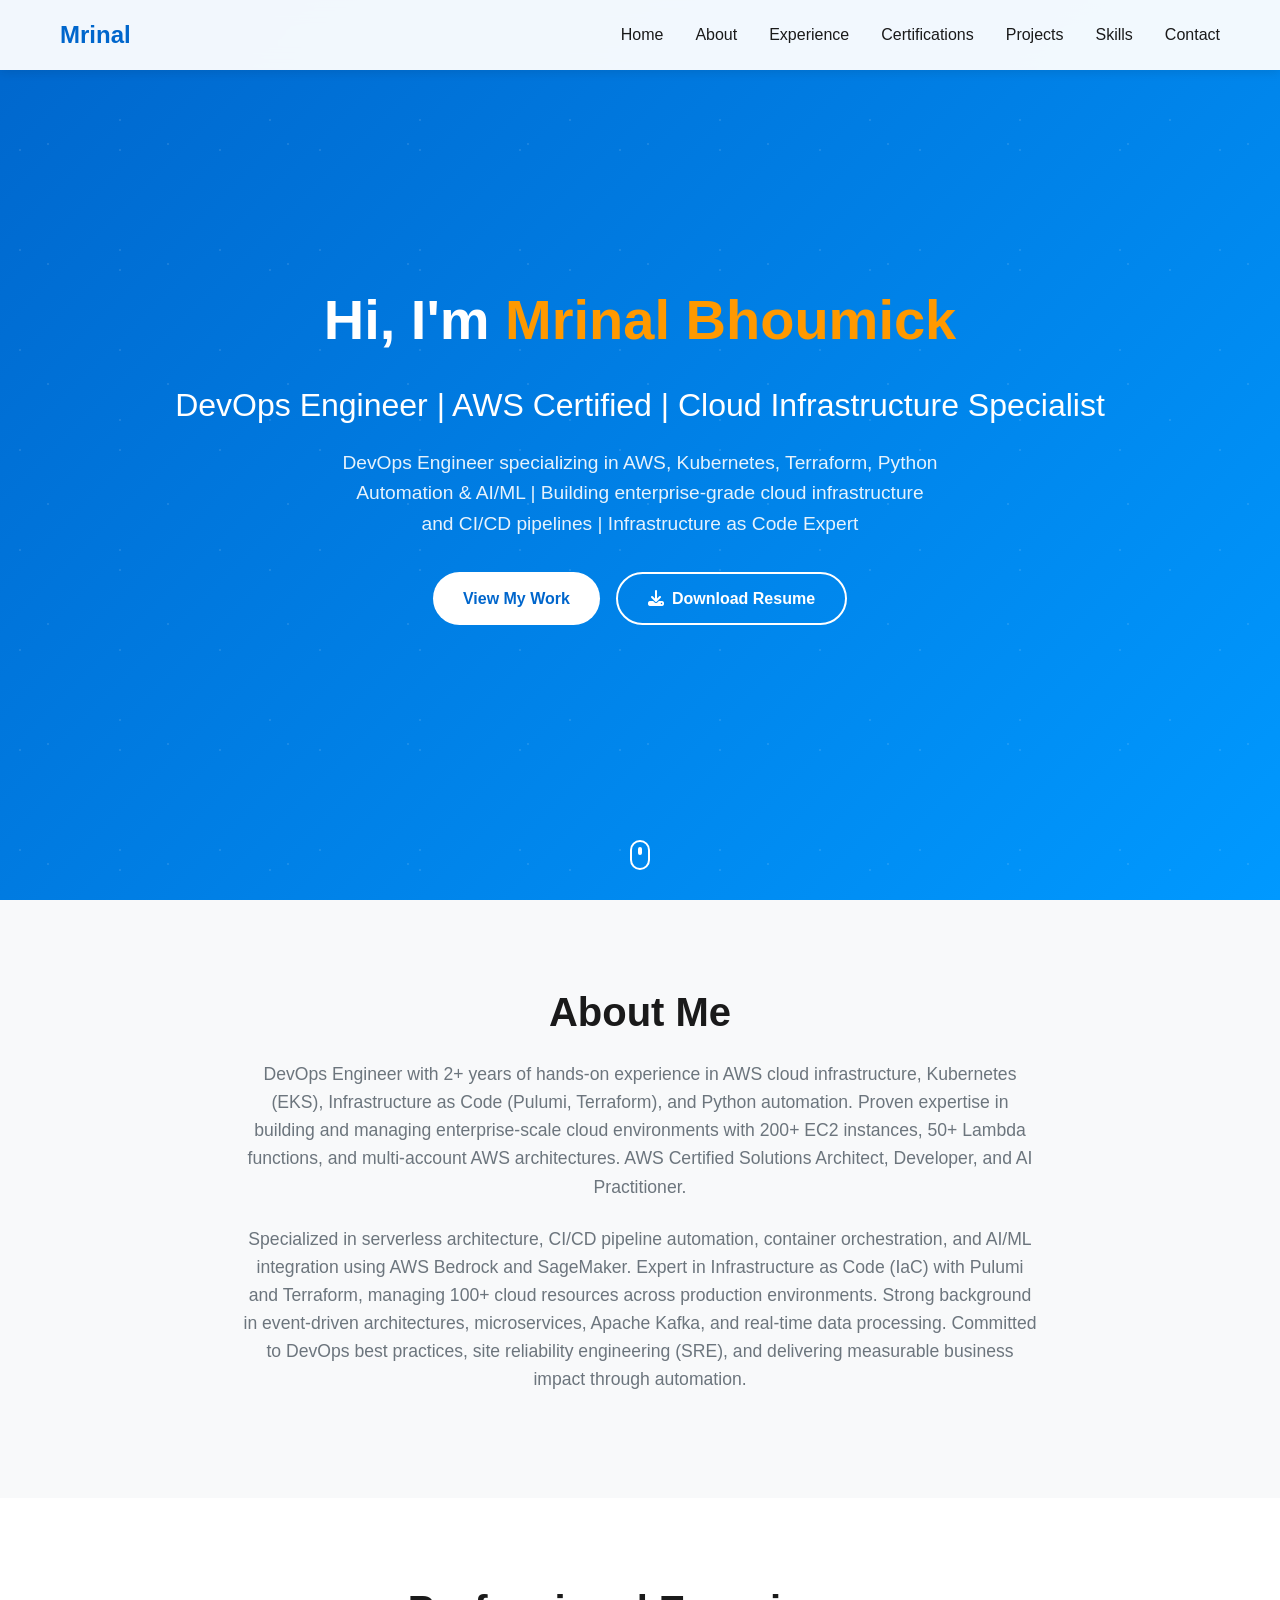
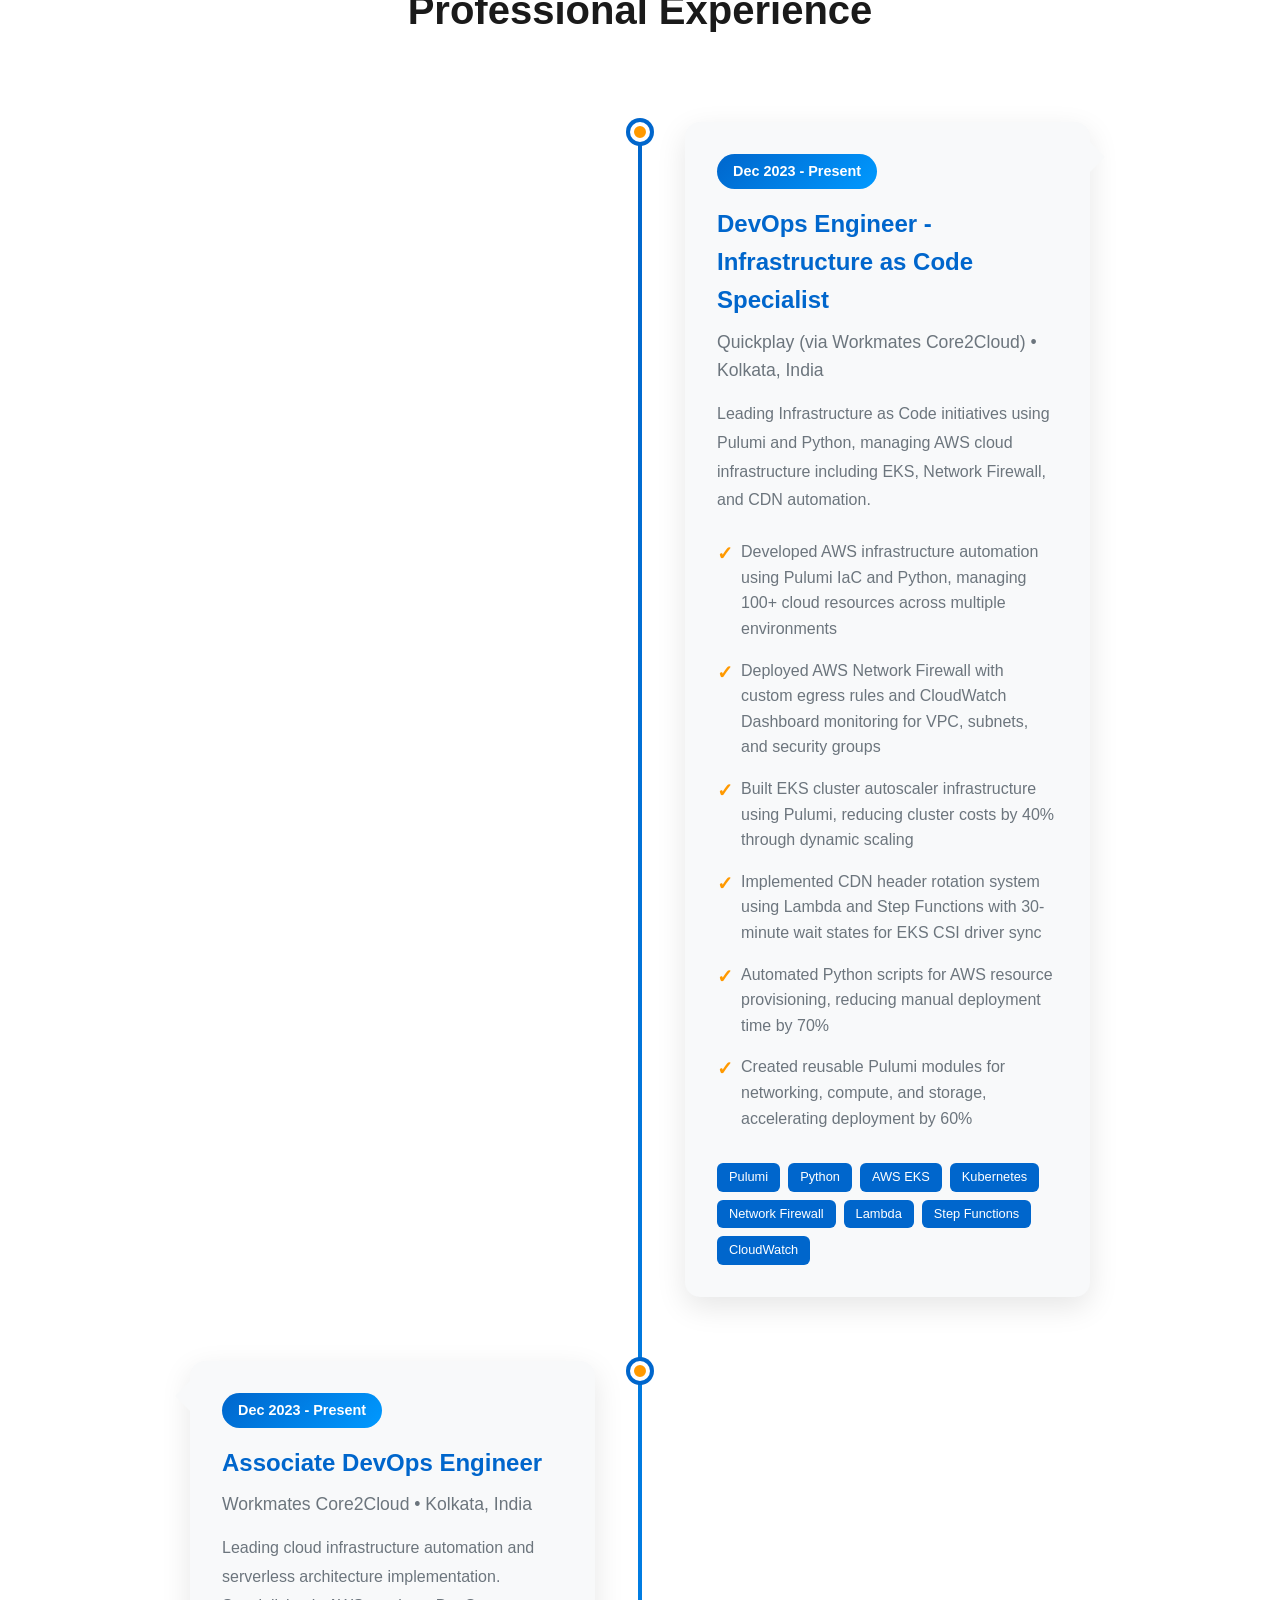
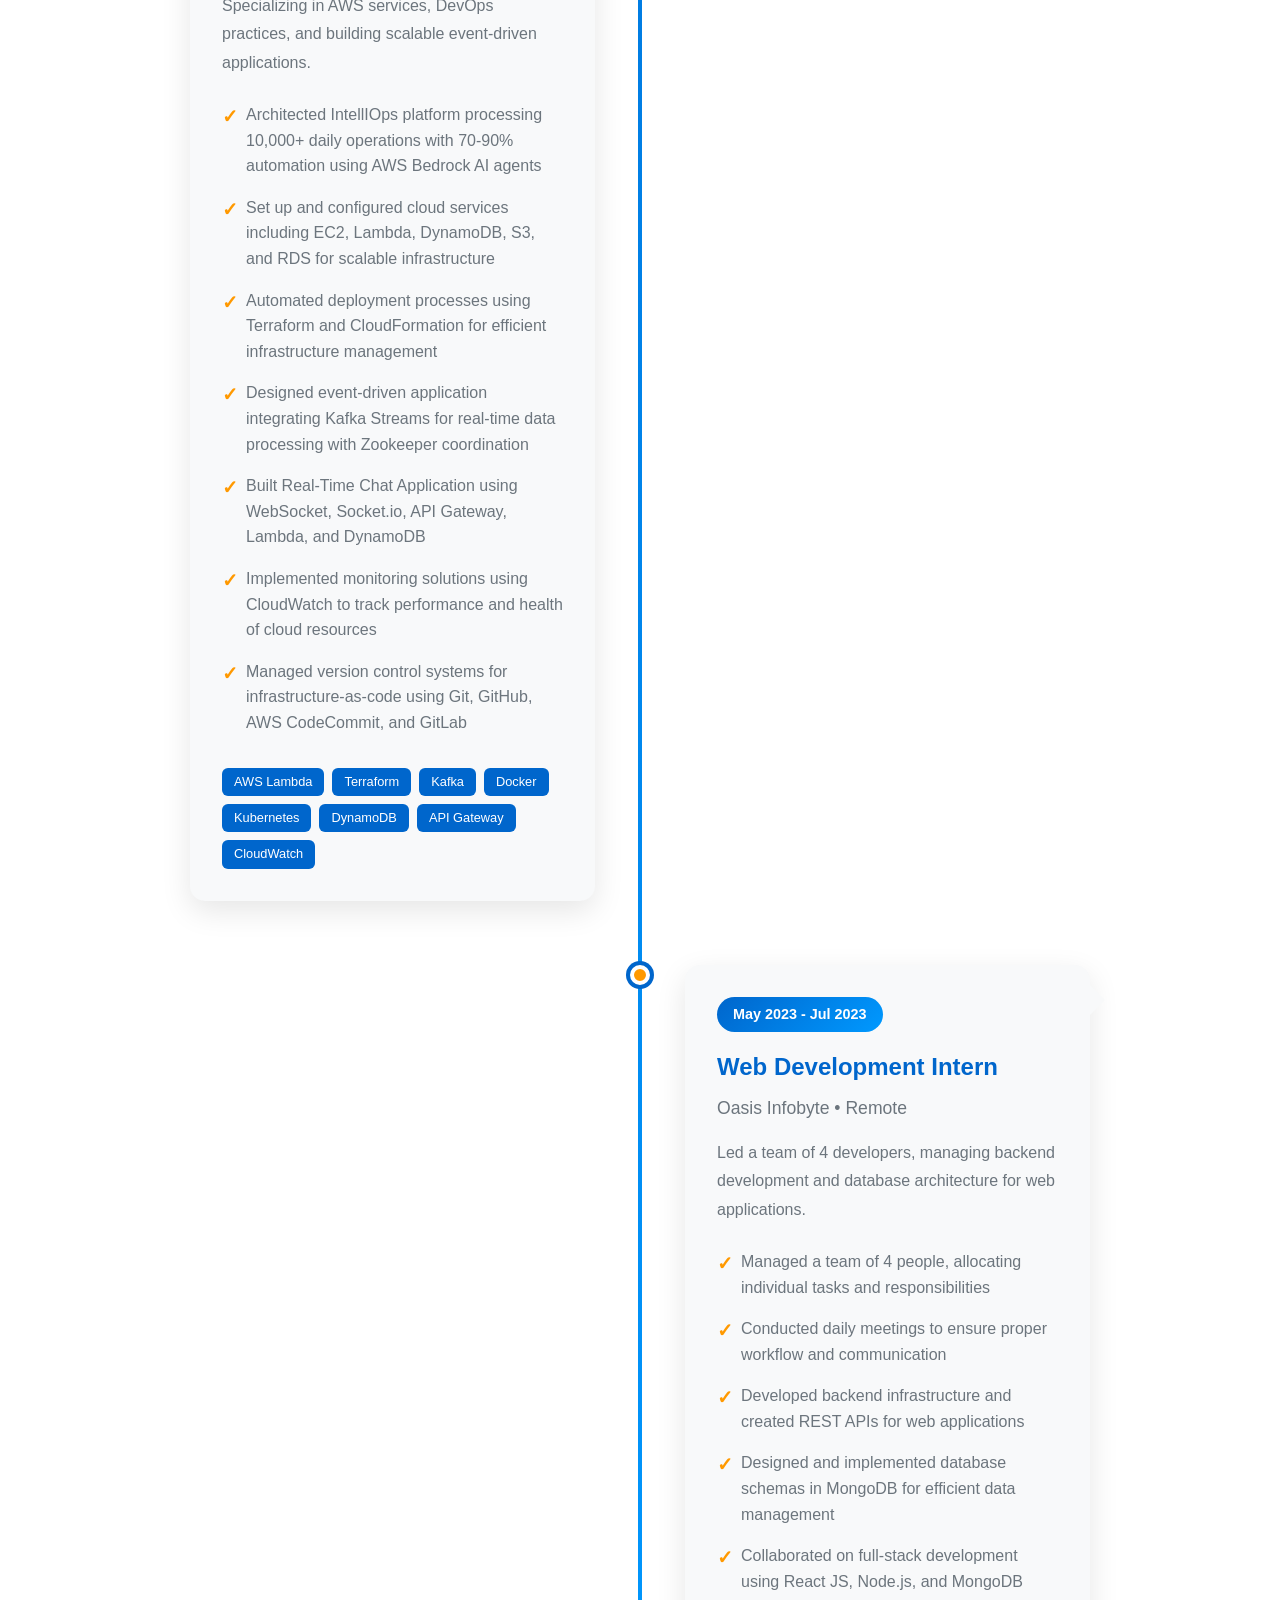
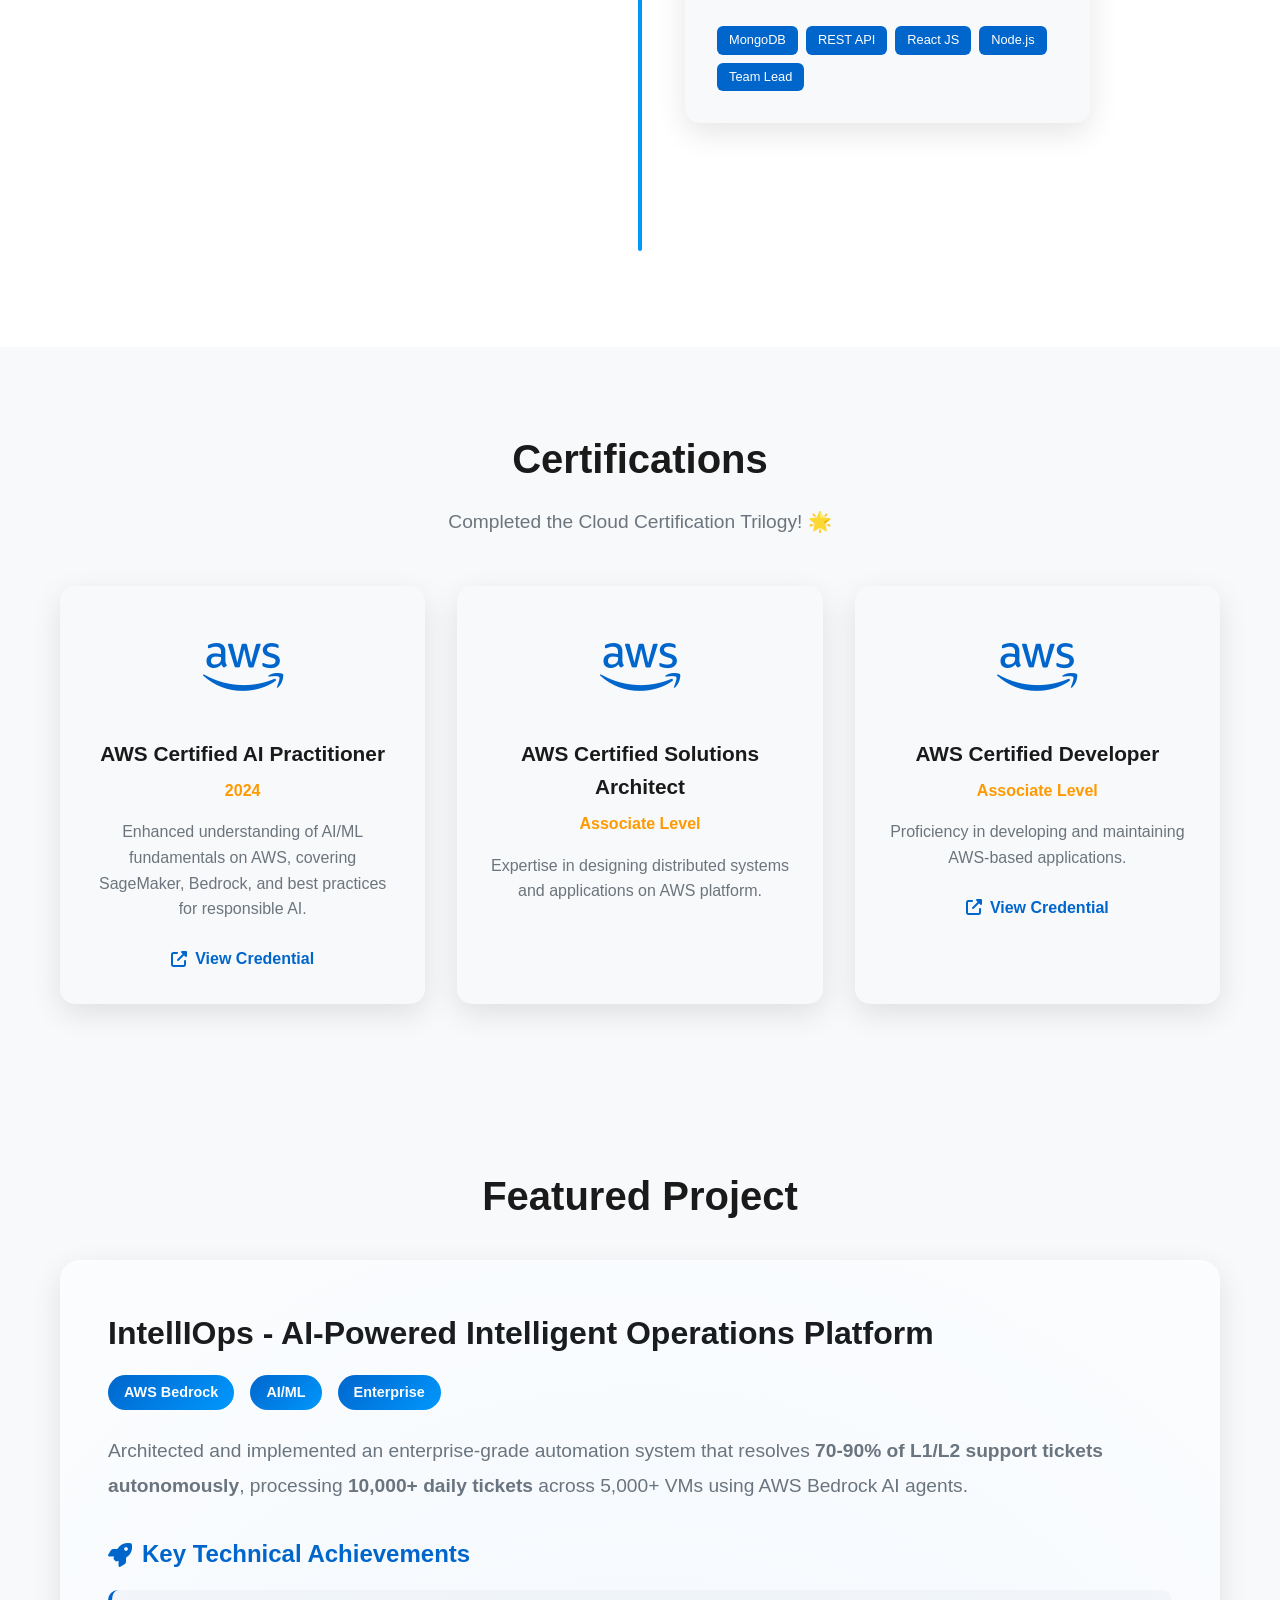
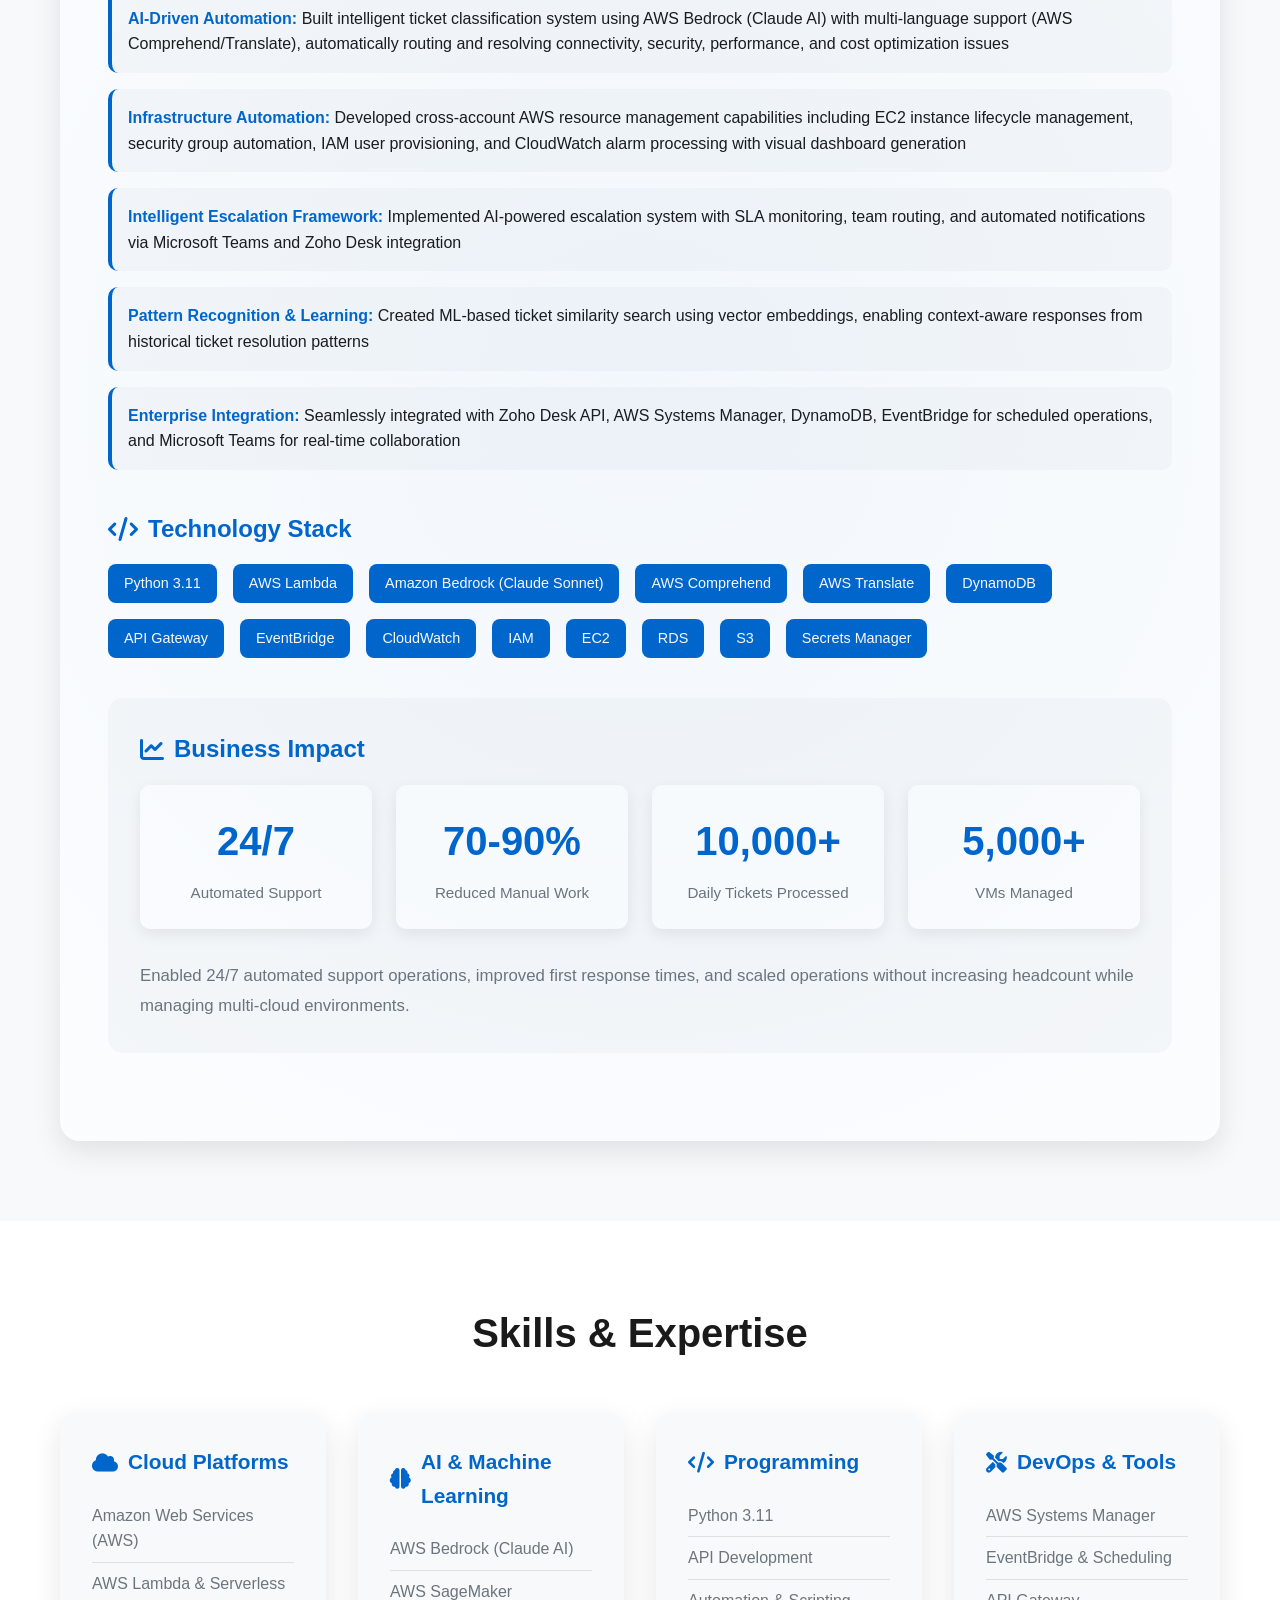
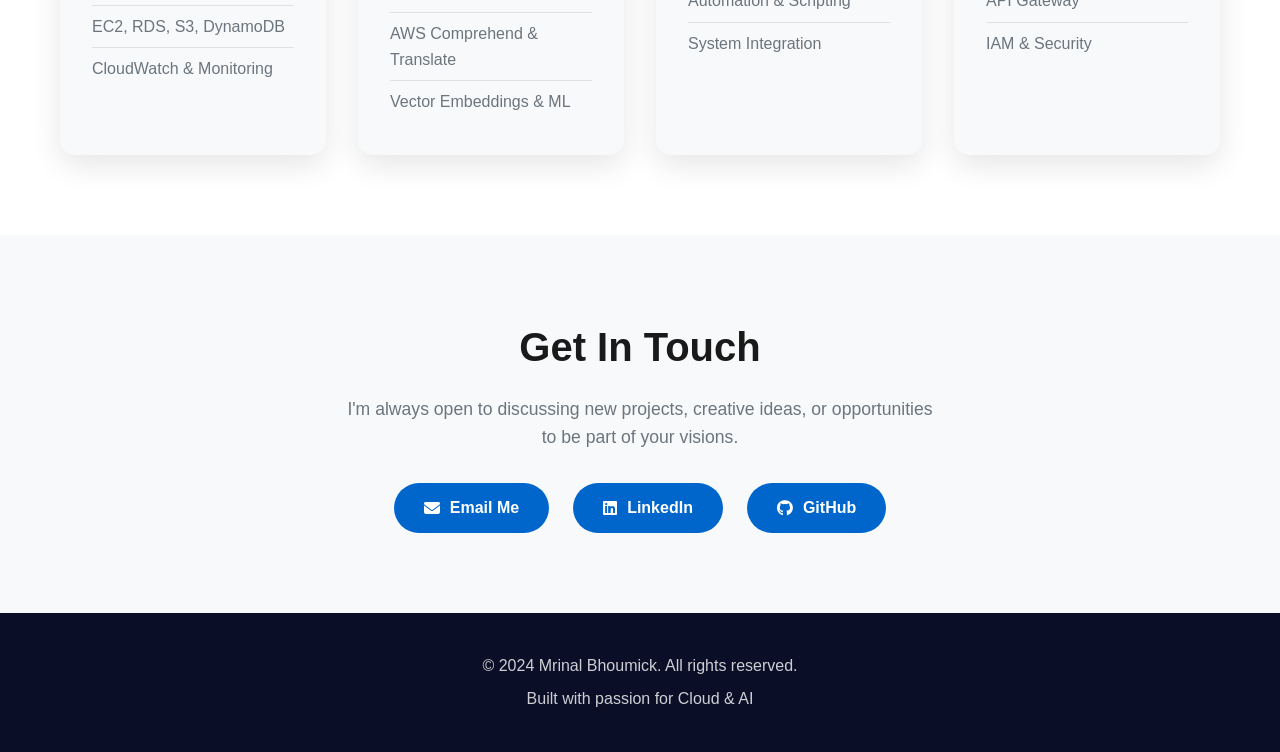
==== commit 9f26dbd9: "Add files via upload" ====
--- a/index.html
+++ b/index.html
@@ -61,7 +61,7 @@
             <h2 class="section-title">About Me</h2>
             <div class="about-content">
                 <p>
-                    DevOps Engineer with 1+ years of hands-on experience in AWS cloud infrastructure, Kubernetes (EKS), Infrastructure as Code (Pulumi, Terraform), 
+                    DevOps Engineer with 2+ years of hands-on experience in AWS cloud infrastructure, Kubernetes (EKS), Infrastructure as Code (Pulumi, Terraform), 
                     and Python automation. Proven expertise in building and managing enterprise-scale cloud environments with 200+ EC2 instances, 
                     50+ Lambda functions, and multi-account AWS architectures. AWS Certified Solutions Architect, Developer, and AI Practitioner.
                 </p>
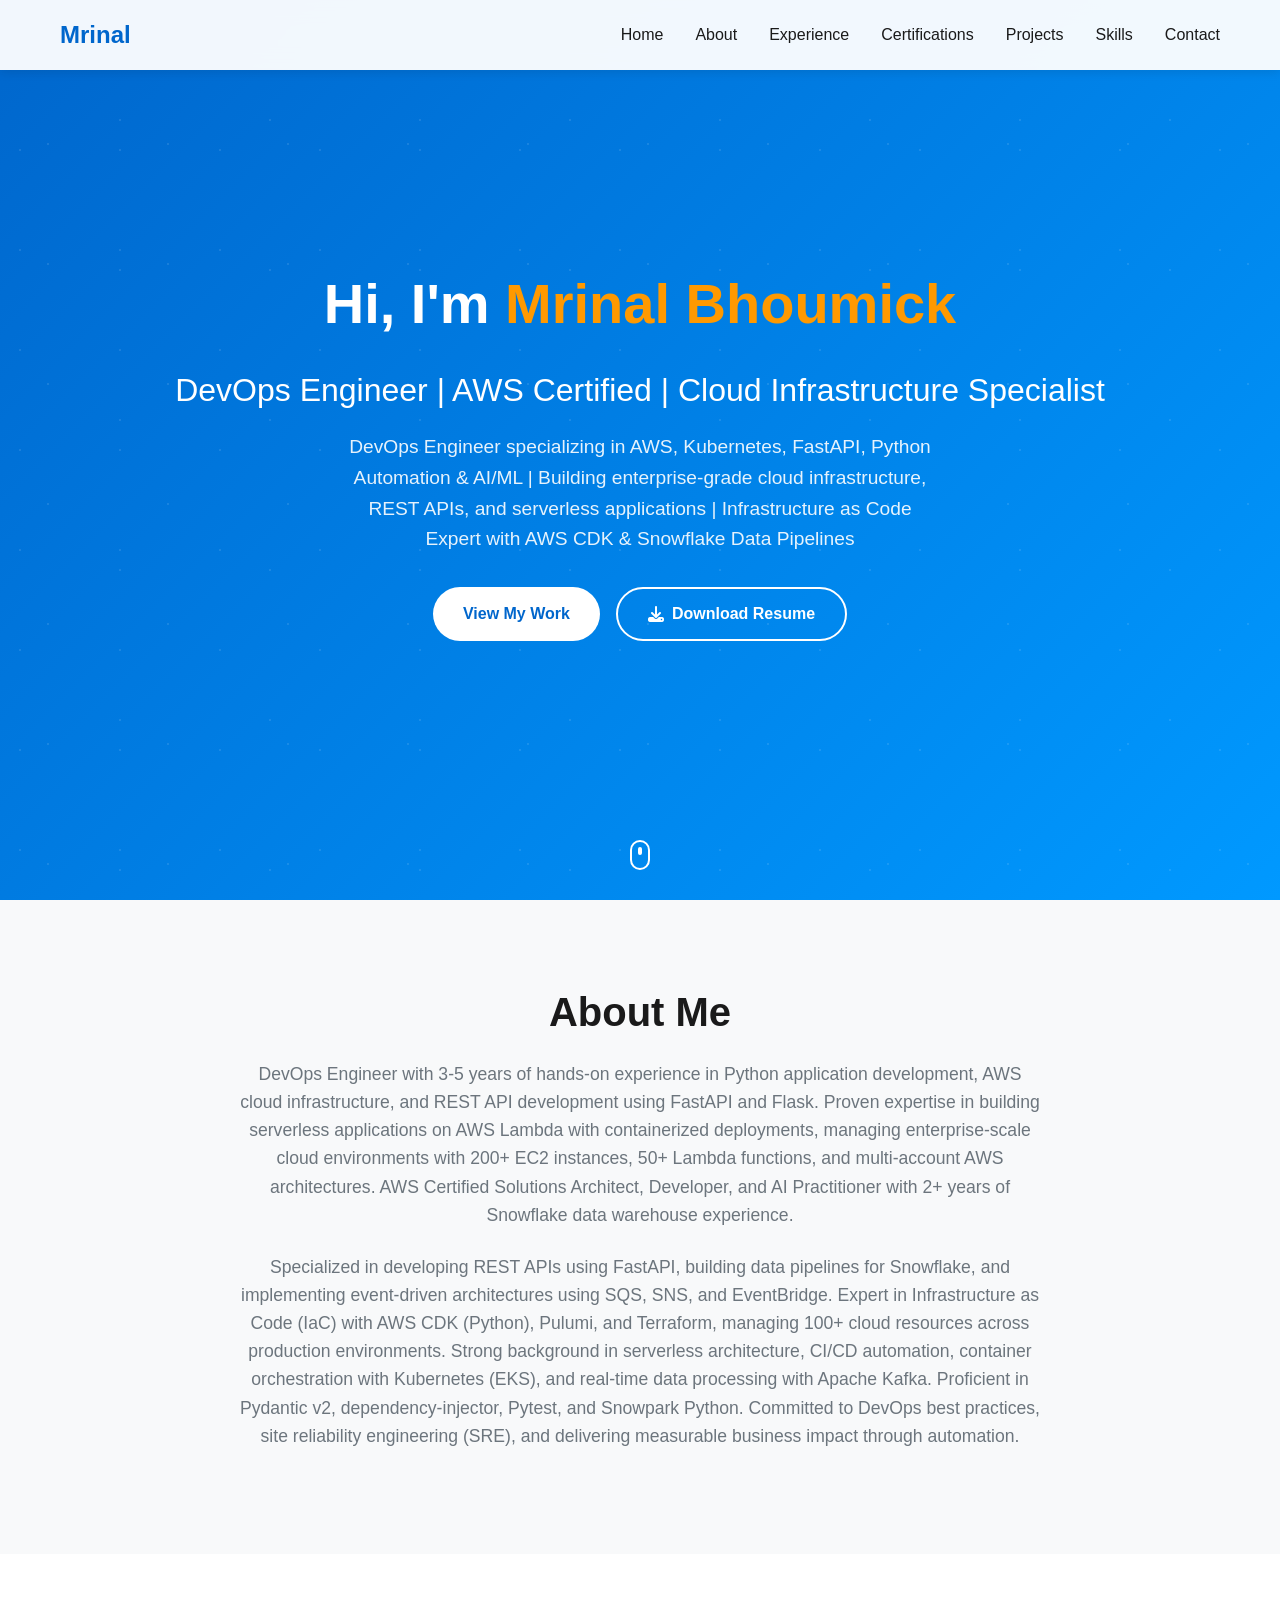
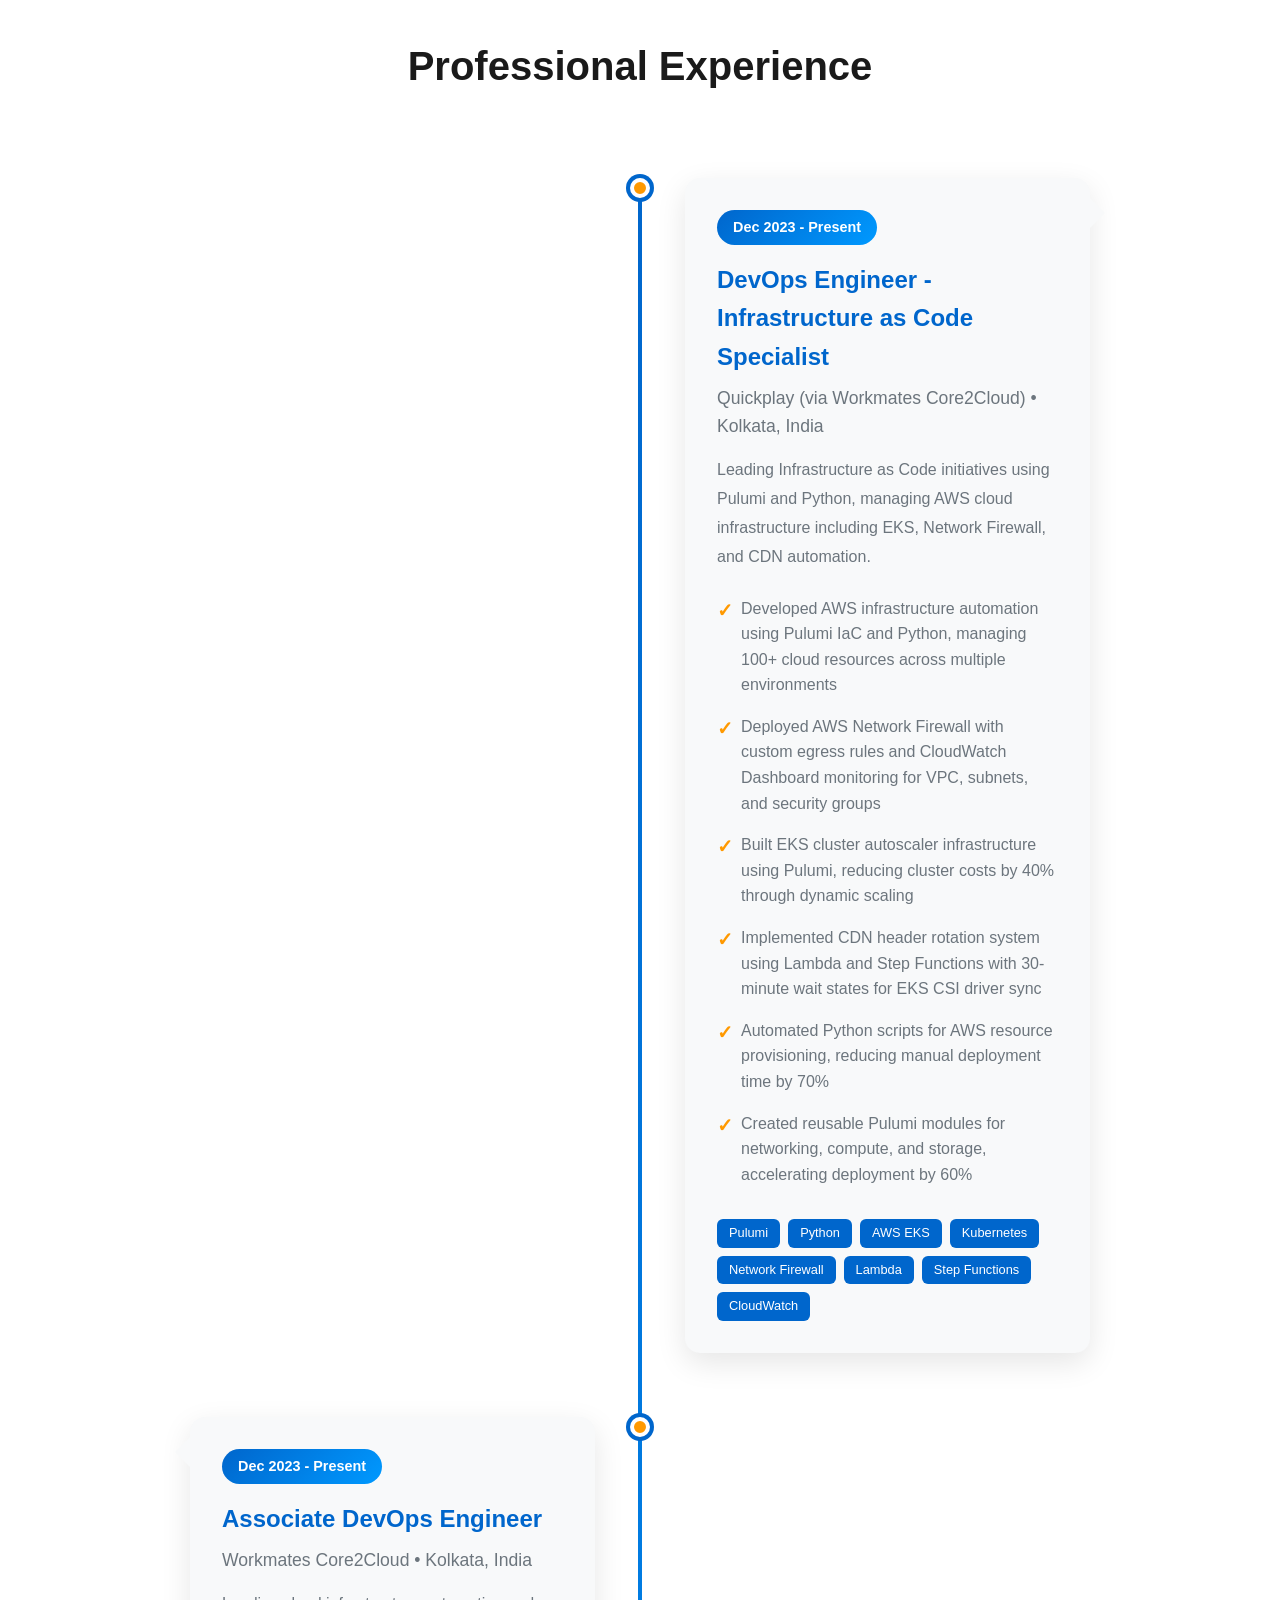
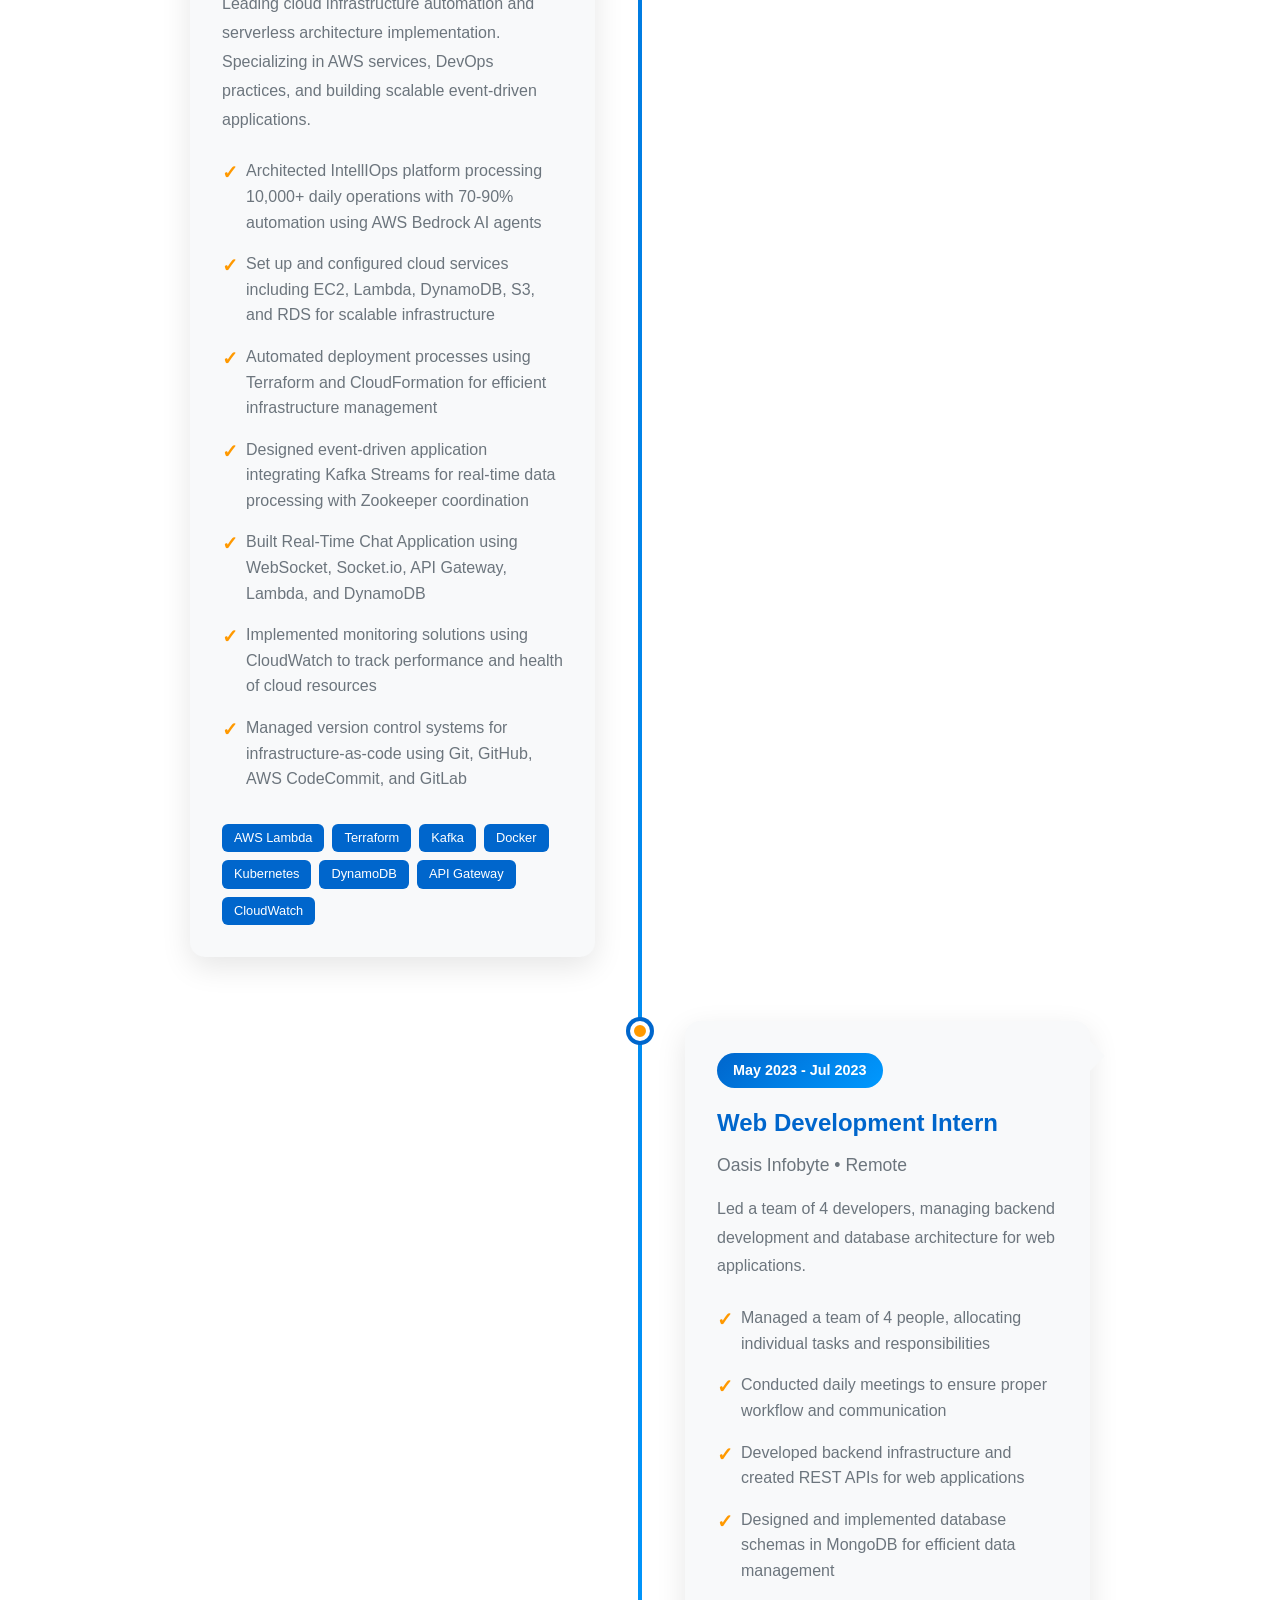
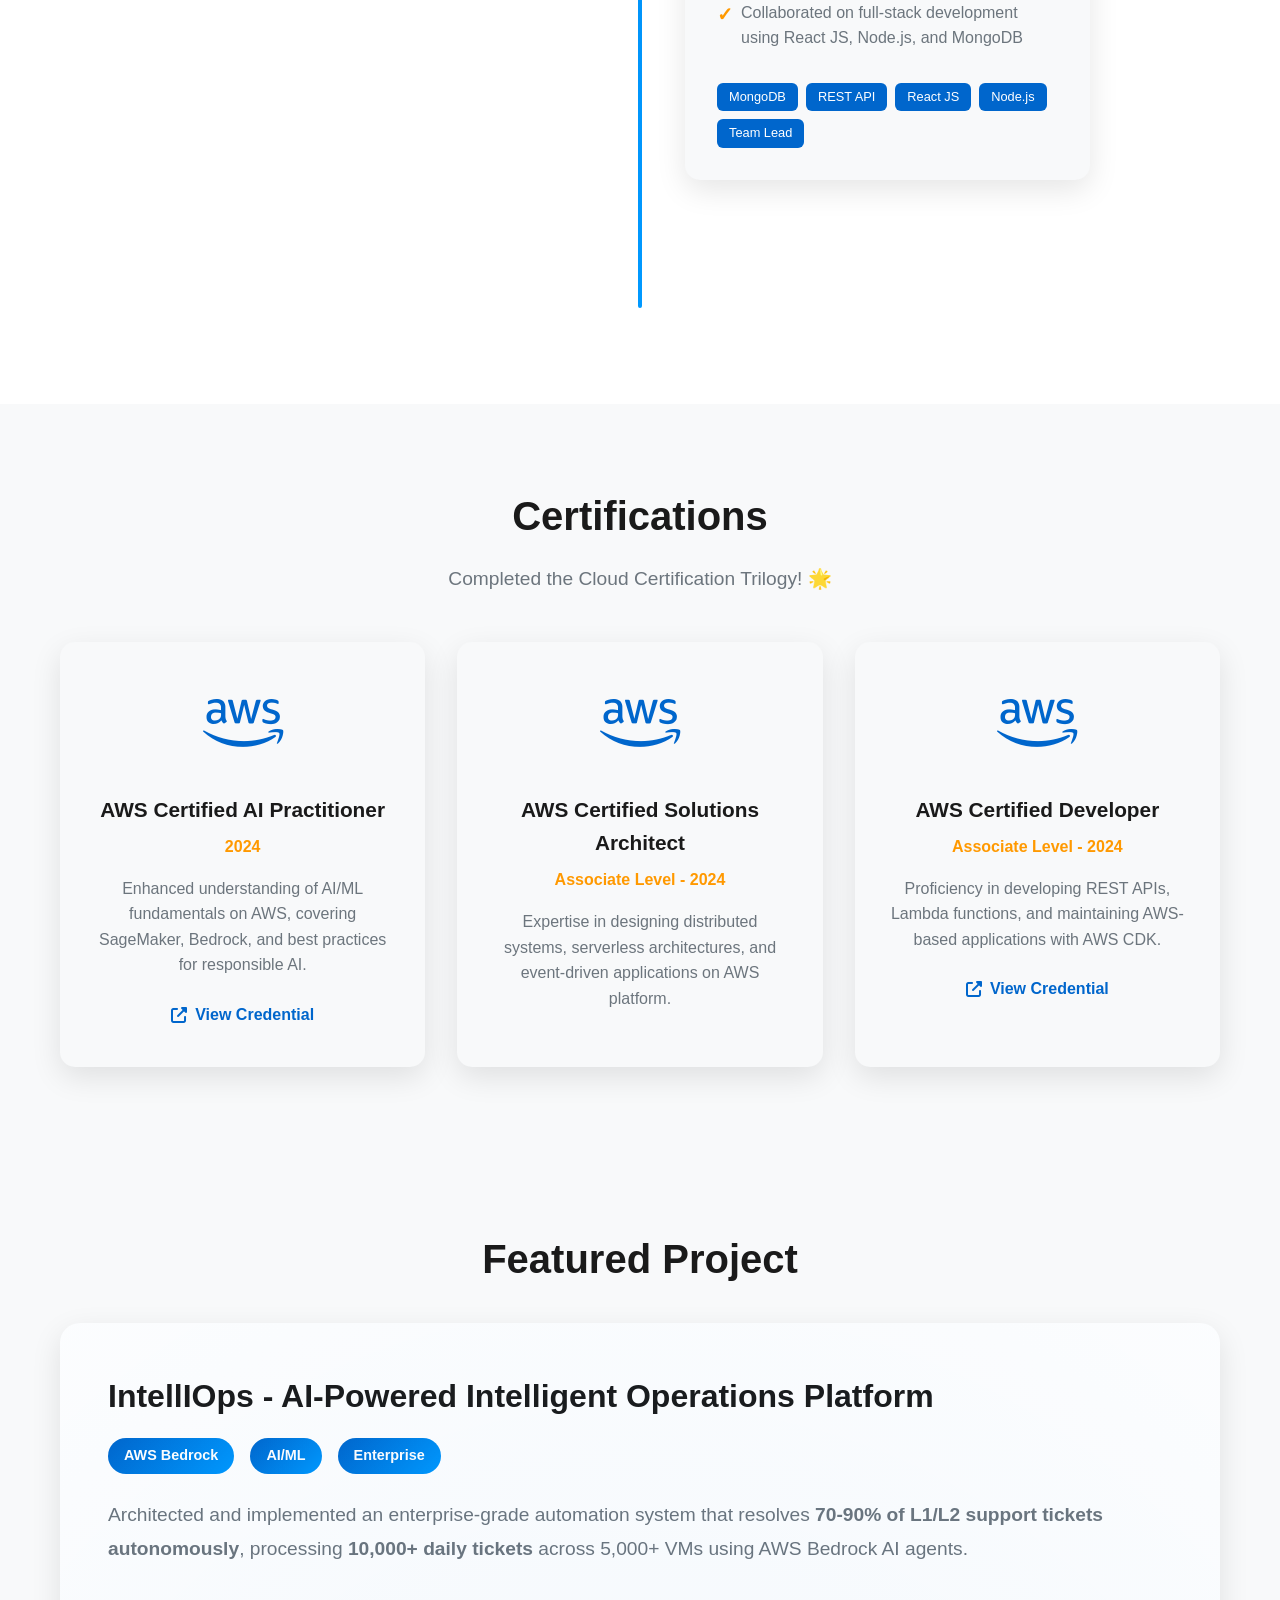
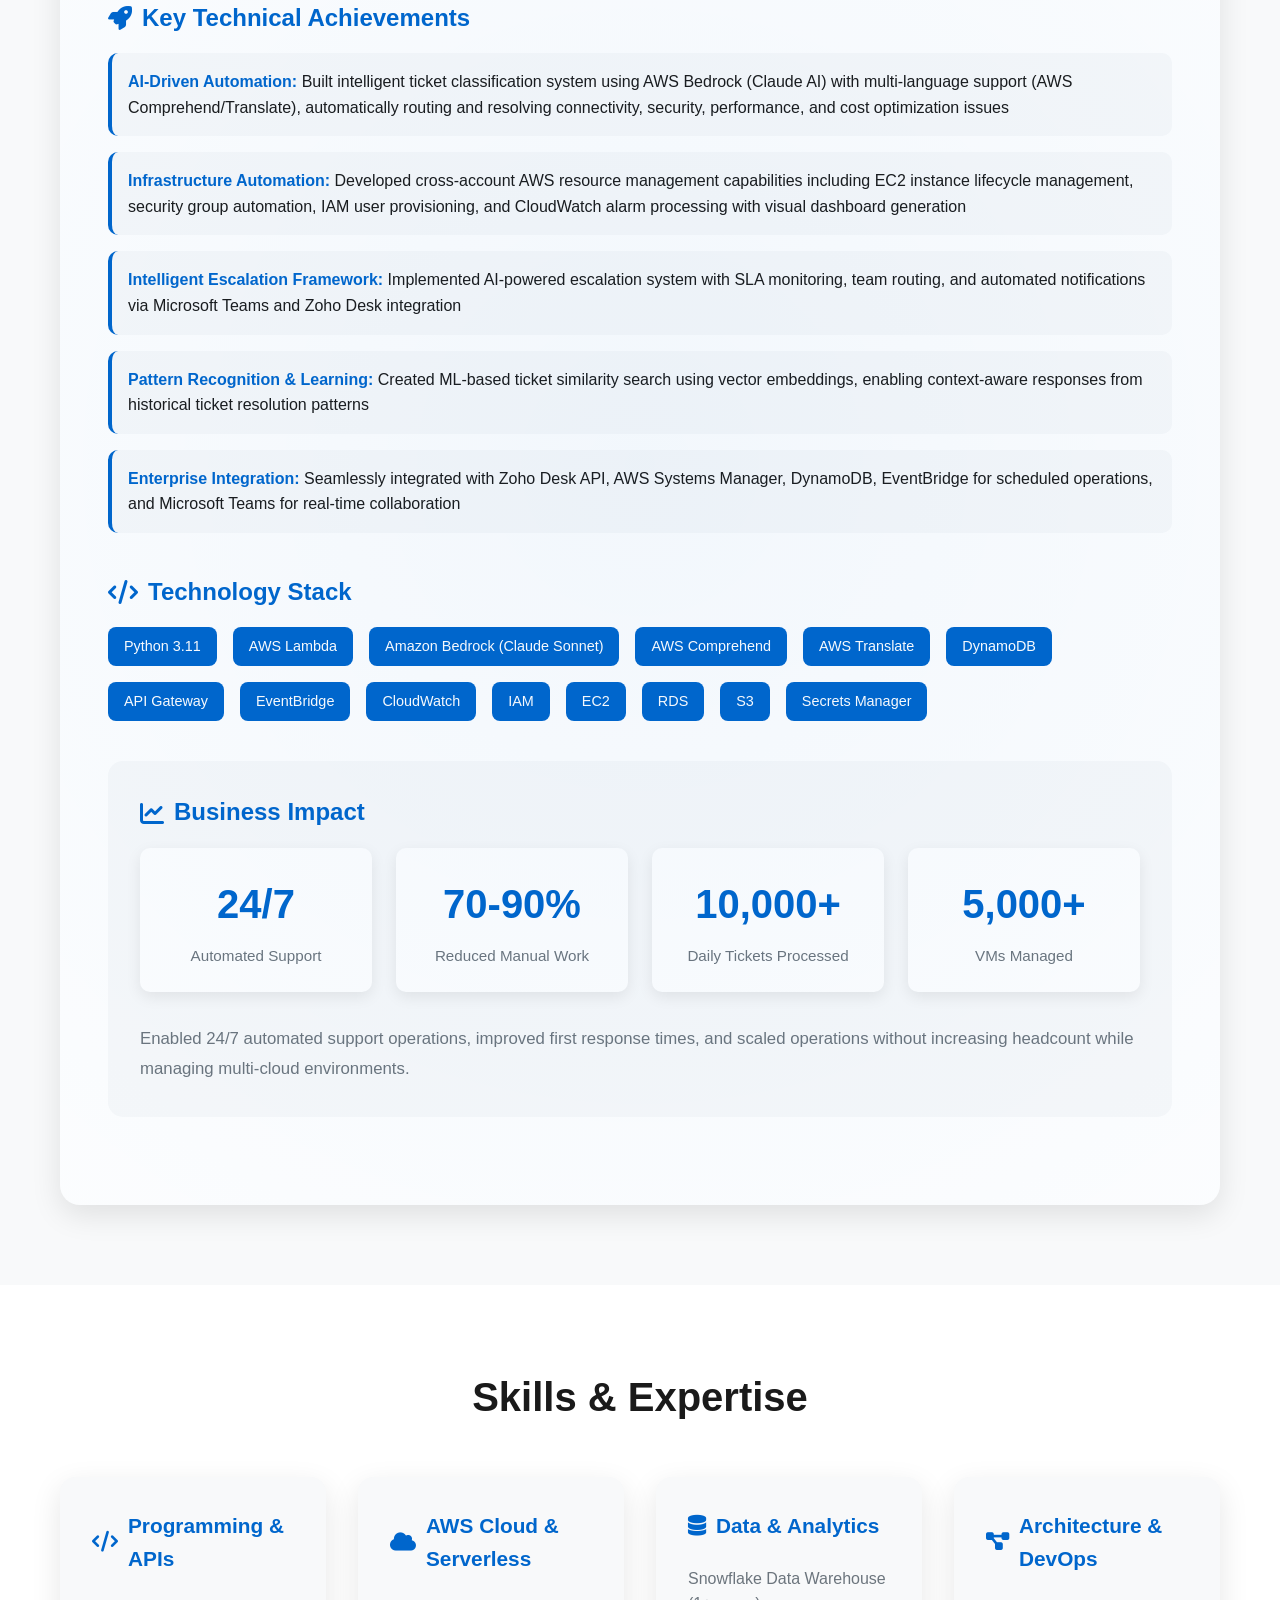
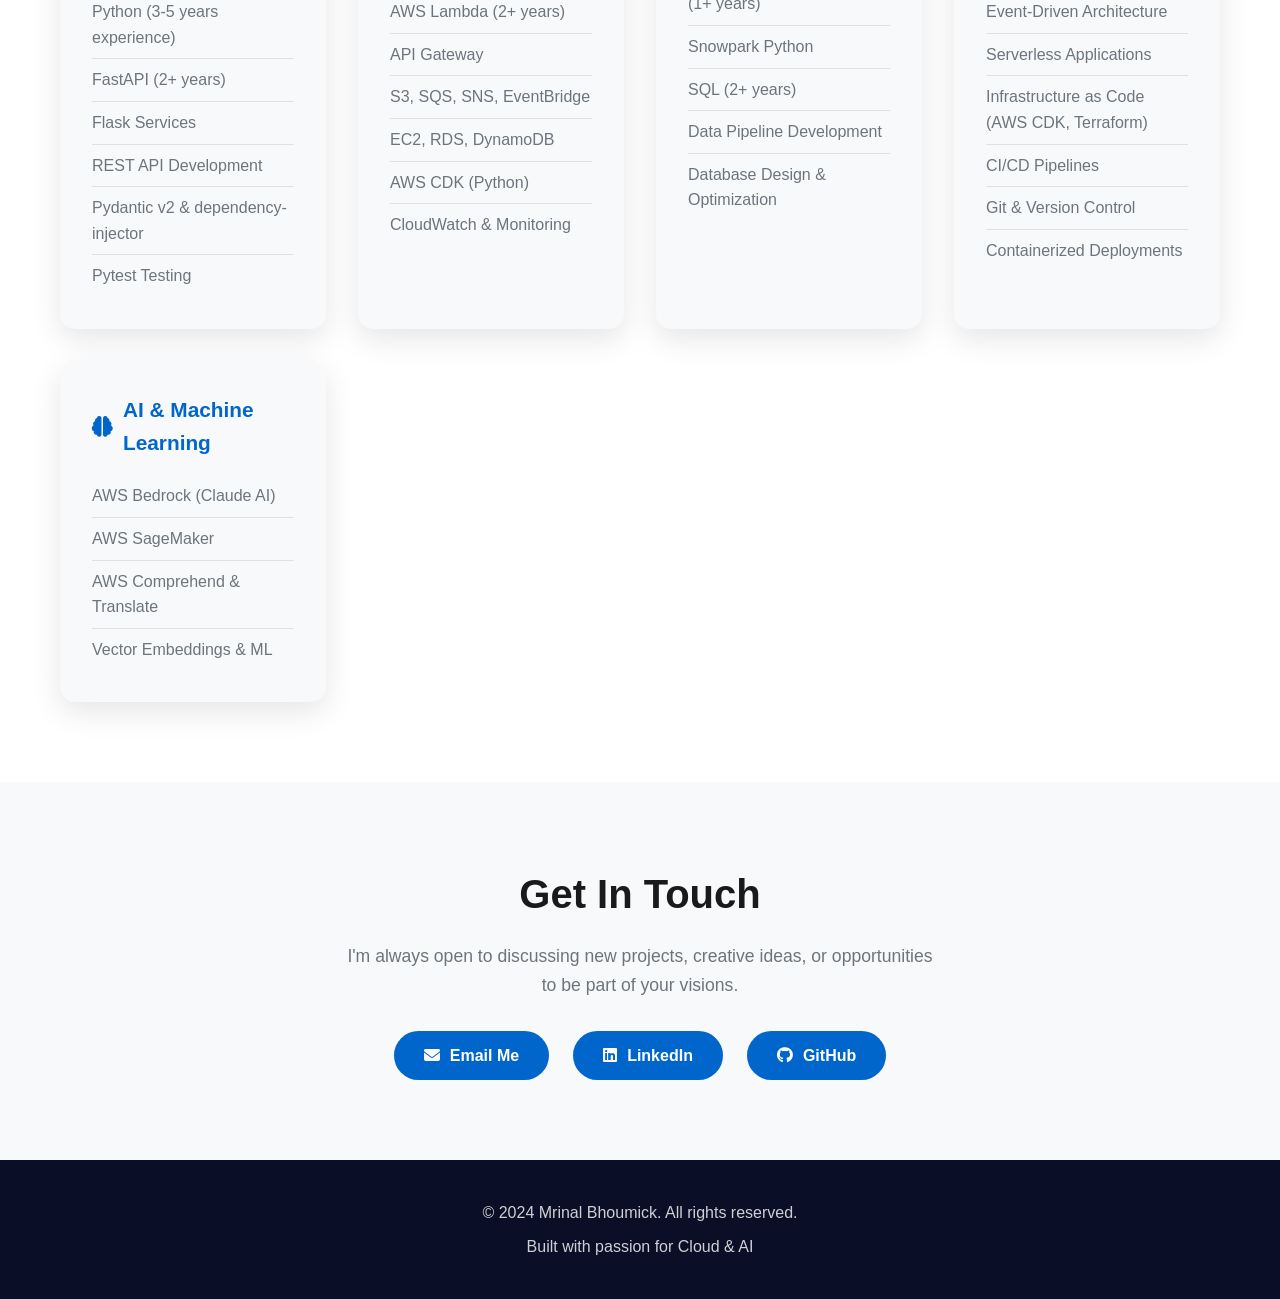
==== commit a87a1ac2: "Updated Some Keywords" ====
--- a/index.html
+++ b/index.html
@@ -3,9 +3,9 @@
 <head>
     <meta charset="UTF-8">
     <meta name="viewport" content="width=device-width, initial-scale=1.0">
-    <title>Mrinal Bhoumick - DevOps Engineer | AWS Certified | Cloud Infrastructure Specialist</title>
-    <meta name="description" content="DevOps Engineer specializing in AWS, Kubernetes, Terraform, Python automation, and AI/ML. AWS Certified Solutions Architect and Developer with expertise in serverless architecture and Infrastructure as Code.">
-    <meta name="keywords" content="DevOps Engineer, AWS, Kubernetes, Terraform, Python, Infrastructure as Code, CI/CD, Docker, Lambda, Cloud Architecture, Site Reliability Engineer">
+    <title>Mrinal Bhoumick - DevOps Engineer | AWS Certified | FastAPI & Snowflake Specialist</title>
+    <meta name="description" content="DevOps Engineer with 3-5 years Python experience specializing in FastAPI, Flask, AWS Lambda, Snowflake, and AWS CDK. Expert in REST APIs, serverless architecture, event-driven systems, and Infrastructure as Code.">
+    <meta name="keywords" content="DevOps Engineer, FastAPI, Flask, AWS Lambda, Snowflake, AWS CDK, Python, REST API, Event-Driven Architecture, SQS, SNS, EventBridge, Kubernetes, Terraform, CI/CD, Docker, Serverless, Cloud Architecture, Pydantic, Pytest">
     <link rel="stylesheet" href="styles.css">
     <link rel="stylesheet" href="https://cdnjs.cloudflare.com/ajax/libs/font-awesome/6.4.0/css/all.min.css">
 </head>
@@ -38,9 +38,9 @@
                 <h1 class="hero-title">Hi, I'm <span class="highlight">Mrinal Bhoumick</span></h1>
                 <h2 class="hero-subtitle">DevOps Engineer | AWS Certified | Cloud Infrastructure Specialist</h2>
                 <p class="hero-description">
-                    DevOps Engineer specializing in AWS, Kubernetes, Terraform, Python Automation & AI/ML | 
-                    Building enterprise-grade cloud infrastructure and CI/CD pipelines | 
-                    Infrastructure as Code Expert
+                    DevOps Engineer specializing in AWS, Kubernetes, FastAPI, Python Automation & AI/ML | 
+                    Building enterprise-grade cloud infrastructure, REST APIs, and serverless applications | 
+                    Infrastructure as Code Expert with AWS CDK & Snowflake Data Pipelines
                 </p>
                 <div class="hero-buttons">
                     <a href="#projects" class="btn btn-primary">View My Work</a>
@@ -61,15 +61,15 @@
             <h2 class="section-title">About Me</h2>
             <div class="about-content">
                 <p>
-                    DevOps Engineer with 2+ years of hands-on experience in AWS cloud infrastructure, Kubernetes (EKS), Infrastructure as Code (Pulumi, Terraform), 
-                    and Python automation. Proven expertise in building and managing enterprise-scale cloud environments with 200+ EC2 instances, 
-                    50+ Lambda functions, and multi-account AWS architectures. AWS Certified Solutions Architect, Developer, and AI Practitioner.
+                    DevOps Engineer with 3-5 years of hands-on experience in Python application development, AWS cloud infrastructure, and REST API development using FastAPI and Flask. 
+                    Proven expertise in building serverless applications on AWS Lambda with containerized deployments, managing enterprise-scale cloud environments with 200+ EC2 instances, 
+                    50+ Lambda functions, and multi-account AWS architectures. AWS Certified Solutions Architect, Developer, and AI Practitioner with 2+ years of Snowflake data warehouse experience.
                 </p>
                 <p>
-                    Specialized in serverless architecture, CI/CD pipeline automation, container orchestration, and AI/ML integration using AWS Bedrock and SageMaker. 
-                    Expert in Infrastructure as Code (IaC) with Pulumi and Terraform, managing 100+ cloud resources across production environments. 
-                    Strong background in event-driven architectures, microservices, Apache Kafka, and real-time data processing. 
-                    Committed to DevOps best practices, site reliability engineering (SRE), and delivering measurable business impact through automation.
+                    Specialized in developing REST APIs using FastAPI, building data pipelines for Snowflake, and implementing event-driven architectures using SQS, SNS, and EventBridge. 
+                    Expert in Infrastructure as Code (IaC) with AWS CDK (Python), Pulumi, and Terraform, managing 100+ cloud resources across production environments. 
+                    Strong background in serverless architecture, CI/CD automation, container orchestration with Kubernetes (EKS), and real-time data processing with Apache Kafka. 
+                    Proficient in Pydantic v2, dependency-injector, Pytest, and Snowpark Python. Committed to DevOps best practices, site reliability engineering (SRE), and delivering measurable business impact through automation.
                 </p>
             </div>
         </div>
@@ -197,9 +197,9 @@
                         <i class="fab fa-aws"></i>
                     </div>
                     <h3>AWS Certified Solutions Architect</h3>
-                    <p class="cert-date">Associate Level</p>
+                    <p class="cert-date">Associate Level - 2024</p>
                     <p class="cert-description">
-                        Expertise in designing distributed systems and applications on AWS platform.
+                        Expertise in designing distributed systems, serverless architectures, and event-driven applications on AWS platform.
                     </p>
                 </div>
                 <div class="cert-card">
@@ -207,9 +207,9 @@
                         <i class="fab fa-aws"></i>
                     </div>
                     <h3>AWS Certified Developer</h3>
-                    <p class="cert-date">Associate Level</p>
+                    <p class="cert-date">Associate Level - 2024</p>
                     <p class="cert-description">
-                        Proficiency in developing and maintaining AWS-based applications.
+                        Proficiency in developing REST APIs, Lambda functions, and maintaining AWS-based applications with AWS CDK.
                     </p>
                     <a href="https://www.credly.com/badges/46bc187f-a6f3-4023-9427-d054e9315abd/public_url" 
                        target="_blank" class="cert-link">
@@ -325,12 +325,46 @@
             <h2 class="section-title">Skills & Expertise</h2>
             <div class="skills-grid">
                 <div class="skill-category">
-                    <h3><i class="fas fa-cloud"></i> Cloud Platforms</h3>
+                    <h3><i class="fas fa-code"></i> Programming & APIs</h3>
                     <ul>
-                        <li>Amazon Web Services (AWS)</li>
-                        <li>AWS Lambda & Serverless</li>
-                        <li>EC2, RDS, S3, DynamoDB</li>
+                        <li>Python (3-5 years experience)</li>
+                        <li>FastAPI (2+ years)</li>
+                        <li>Flask Services</li>
+                        <li>REST API Development</li>
+                        <li>Pydantic v2 & dependency-injector</li>
+                        <li>Pytest Testing</li>
+                    </ul>
+                </div>
+                <div class="skill-category">
+                    <h3><i class="fas fa-cloud"></i> AWS Cloud & Serverless</h3>
+                    <ul>
+                        <li>AWS Lambda (2+ years)</li>
+                        <li>API Gateway</li>
+                        <li>S3, SQS, SNS, EventBridge</li>
+                        <li>EC2, RDS, DynamoDB</li>
+                        <li>AWS CDK (Python)</li>
                         <li>CloudWatch & Monitoring</li>
+                    </ul>
+                </div>
+                <div class="skill-category">
+                    <h3><i class="fas fa-database"></i> Data & Analytics</h3>
+                    <ul>
+                        <li>Snowflake Data Warehouse (1+ years)</li>
+                        <li>Snowpark Python</li>
+                        <li>SQL (2+ years)</li>
+                        <li>Data Pipeline Development</li>
+                        <li>Database Design & Optimization</li>
+                    </ul>
+                </div>
+                <div class="skill-category">
+                    <h3><i class="fas fa-project-diagram"></i> Architecture & DevOps</h3>
+                    <ul>
+                        <li>Event-Driven Architecture</li>
+                        <li>Serverless Applications</li>
+                        <li>Infrastructure as Code (AWS CDK, Terraform)</li>
+                        <li>CI/CD Pipelines</li>
+                        <li>Git & Version Control</li>
+                        <li>Containerized Deployments</li>
                     </ul>
                 </div>
                 <div class="skill-category">
@@ -340,24 +374,6 @@
                         <li>AWS SageMaker</li>
                         <li>AWS Comprehend & Translate</li>
                         <li>Vector Embeddings & ML</li>
-                    </ul>
-                </div>
-                <div class="skill-category">
-                    <h3><i class="fas fa-code"></i> Programming</h3>
-                    <ul>
-                        <li>Python 3.11</li>
-                        <li>API Development</li>
-                        <li>Automation & Scripting</li>
-                        <li>System Integration</li>
-                    </ul>
-                </div>
-                <div class="skill-category">
-                    <h3><i class="fas fa-tools"></i> DevOps & Tools</h3>
-                    <ul>
-                        <li>AWS Systems Manager</li>
-                        <li>EventBridge & Scheduling</li>
-                        <li>API Gateway</li>
-                        <li>IAM & Security</li>
                     </ul>
                 </div>
             </div>
